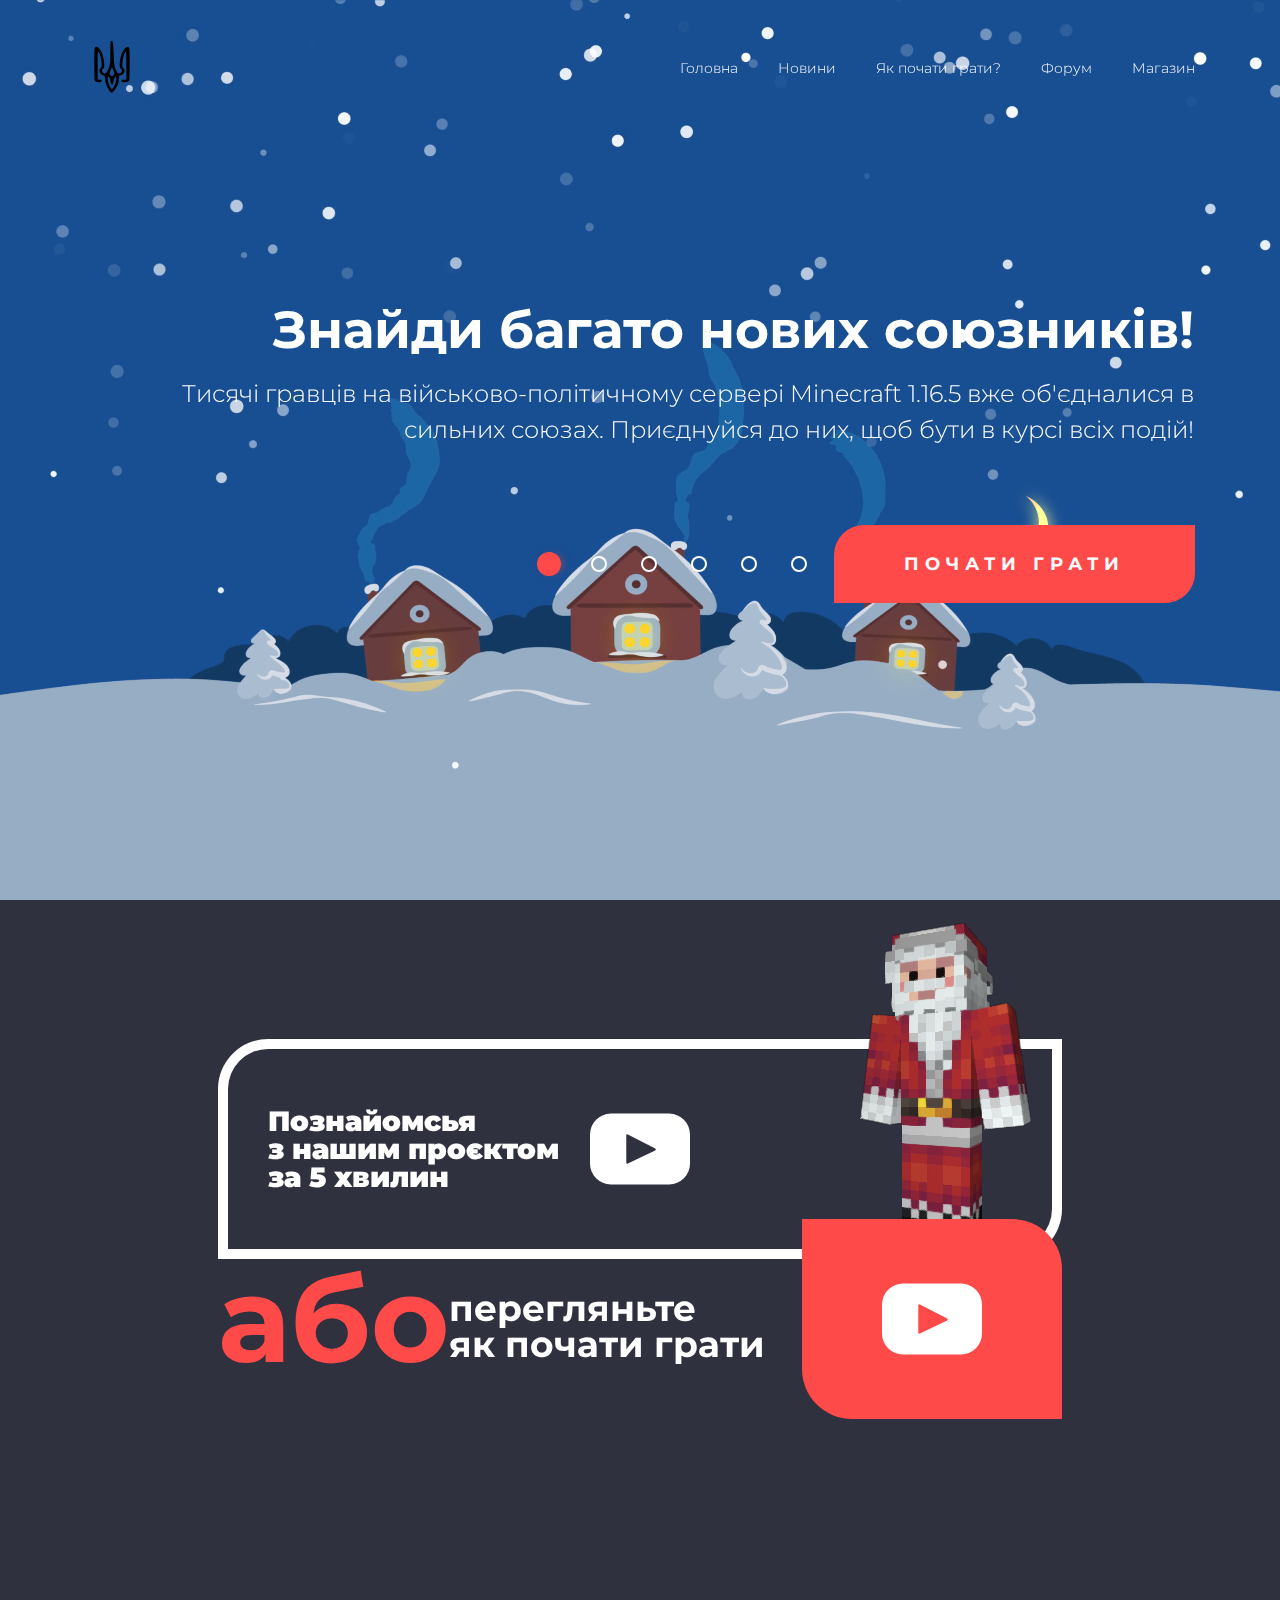
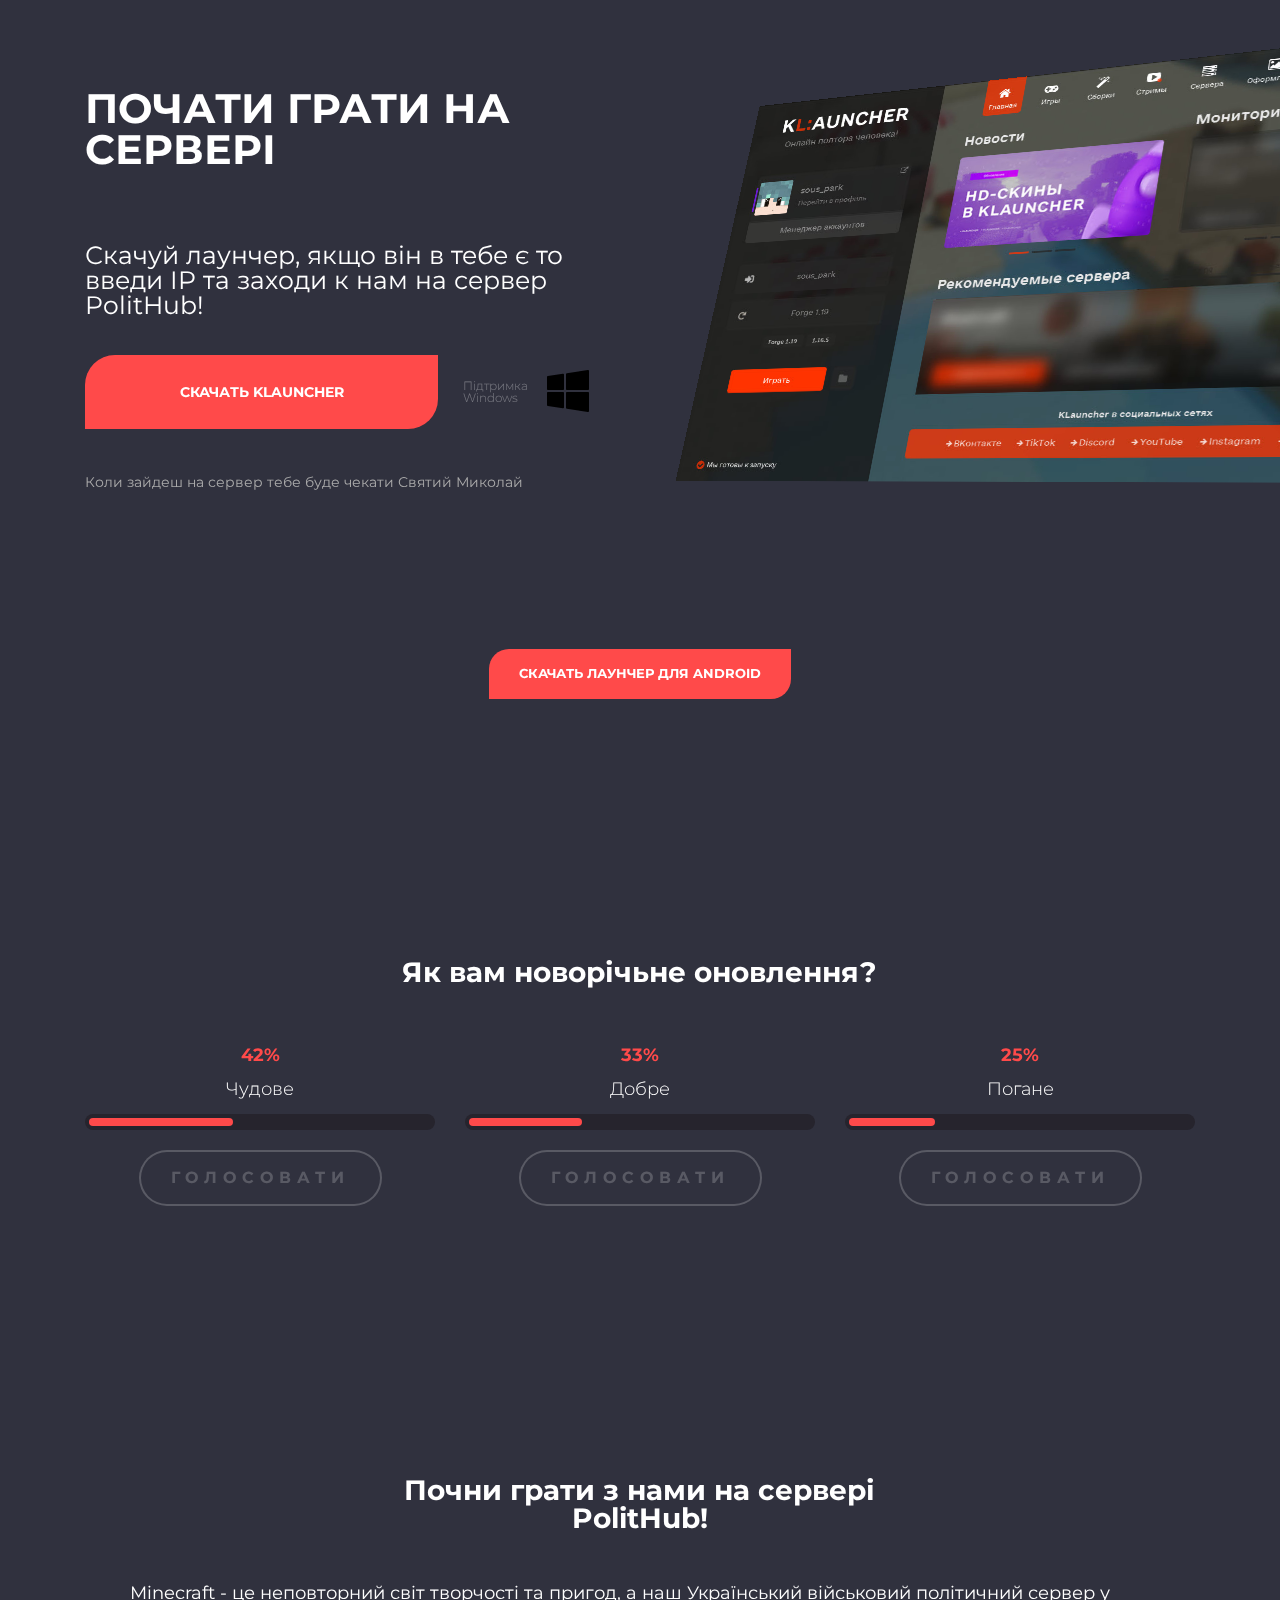
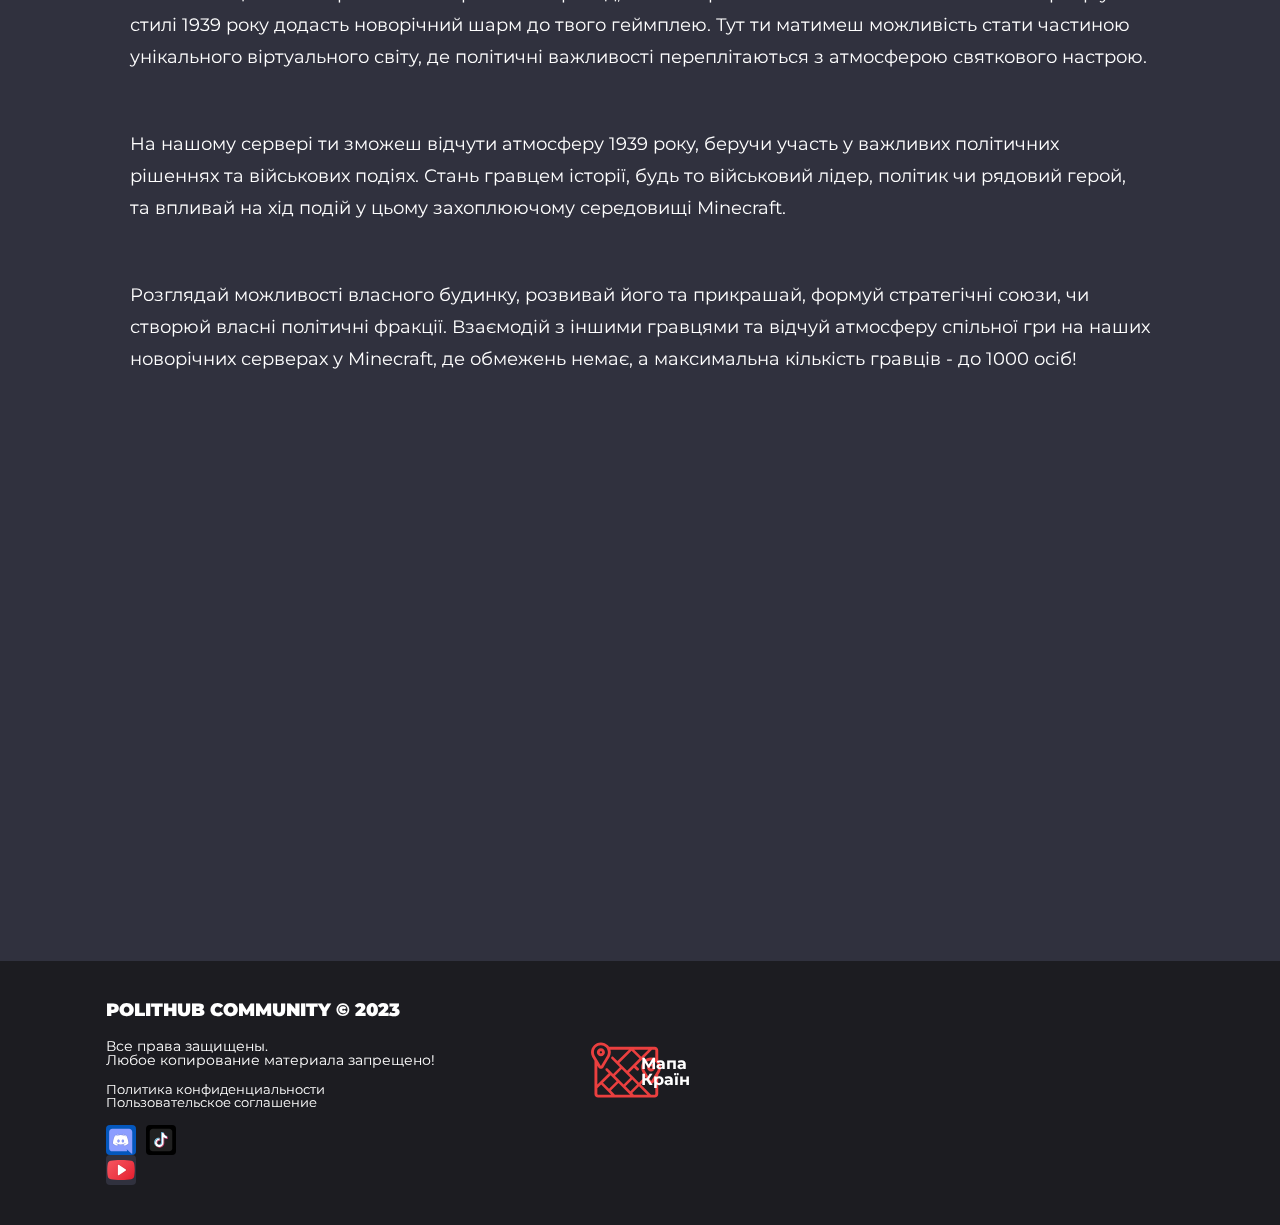
==== index.html @ 43bb0219 "Initial commit" ====
<!DOCTYPE html><html lang="ru"><head>
    <meta name="payok" content="payok_verification">
	<!-- Meta -->
	<meta charset="UTF-8">
	<meta name="viewport" content="width=device-width, initial-scale=1.0, maximum-scale=1.0, user-scalable=no">
	<meta http-equiv="X-UA-Compatible" content="IE=edge">
	<link rel="shortcut icon" href="icon.png" type="image/png">

    <!-- Title -->
    <title>Головна | PolitHub</title>
    
    <!-- Other -->
    <meta name="description" content="Скачать самп чтобы играть на серверах лучшего проекта GTA San Andreas Online - Arizona РП. Для того что бы начать в самп играть следуйте инструкциям на этой странице. Samp Role Play Arizona является самым популярным проектом. У нас можно скачивать самп для игры на сервер Arizona РП.">
	<script src="js/jquery-2.2.4.min.js"></script>

<link href="//fonts.googleapis.com/css?family=Montserrat:300,400,700&amp;subset=cyrillic" rel="stylesheet">
<link href="css/animate.css" rel="stylesheet">
<link href="css/reset.css" rel="stylesheet">
<link href="css/bootstrap.min.css" rel="stylesheet">
<link href="css/owl.carousel.min.css" rel="stylesheet">
<link href="css/style-less.css" rel="stylesheet">
<link href="css/responsive.css" rel="stylesheet">
<link href="css/jquery.fancybox.min.css" rel="stylesheet">
<script src="js/jquery.min.js"></script>
    <style>
		.help-block-error{display:none;color:red;font-size:14px;padding-top:10px}
		.has-error > .help-block{display:block}
		.map-container{position:relative;margin: 0 auto;background-image:url(images/samap_1280.jpg);background-size:contain}
		.map-icon{position:absolute;width:16px;height:16px}
		.map-setting {color: #a4a4a4;font-size: 15px}
		.map-setting:after,.map-setting:before{content: " ";display: table}
		.map-setting .list{width: 100px;text-align: right;position: relative;float: right}
		.map-setting span {display: inline-block;margin-bottom: 15px;cursor: pointer}
		.map-setting ul {display:none;list-style:none;position:absolute;width:250px;text-align:left;top:30px;right:0;background:#272727;padding:15px;z-index:100}
		.map-setting li {padding:7px 10px;cursor:default}
		.map-setting li input {float:right;cursor:pointer}
		.alert > .close,.members-list > .close{font-size:20px}

		.alert{border-radius:0;font-size:15px}
		.alert-success{color:#46e66a;background-color:transparent;border-color:#46e66a}
		.alert-danger{color:#e64646;background-color:transparent;border-color:#e64646}
		.alert-info{color:#45e4ff;background-color:transparent;border-color:#45e4ff}

		.pagination{display:flex;justify-content:center}
		.pagination > li{background:rgba(26,26,31,0.34);display:inline-block;border-radius:5px;line-height:40px;width:40px;margin:0 4px}
		.pagination > li > a {color:#51547f}	
		.pagination > li.active > a {color:#979bdc}
		.pagination > li.disabled > span {color:#30324c}
		.news-list-in-news > div .n-preview img{opacity:0.7}
		.money-items-grid > div .m-img > img{max-height:95%}

		#up-btn{position:fixed;cursor:pointer;right:30px;bottom:30px;background:#51547f;border:0;padding:10px 15px;border-radius:5px;font-size:15px;display:none;z-index:1001}
	</style>
</head>
<body>
	
	<i class="mobile-menu" data-toggle="modal" data-target="#mainmenumodal"><img src="fonts/list-menu.svg" alt></i>
	<div id="header" class>
		<div class="container">
			<div class="header">
				<div class="topline">
		<a href="/" class="logo"><img src="fonts/logo.svg" alt></a>
		<ul class="main-menu">
			<li><a href="index.html">Головна</a></li>
	<li><a href="/">Новини</a></li>
	<li><a href="/">Як почати грати?</a></li>
	<li><a href="/">Форум</a></li>
	<li><a href="/">Магазин</a></li>
	<!--<li><a href="</a></li>-->
	<!--<li><a href="/auction">Аукционы</a></li>-->
		</ul>
	</div>	
							</div>

			<div class="head-middle">
				<i class="manhead"><img src="images/head-man.png" alt></i>
				<div class="hello">
					<div class="w-60">
						<div class="owl-carousel">
							<div>
								<p class="h-title">Знайди багато нових союзників!</p>
<p>Тисячі гравців на військово-політичному сервері Minecraft 1.16.5 вже об'єдналися в сильних союзах. Приєднуйся до них, щоб бути в курсі всіх подій!</p>
</div>
<div>
    <p class="h-title">Реалізуй себе як завгодно!</p>
    <p>На нашому військово-політичному сервері все залежить від тебе. Хочеш стати багатим та мати величезні майбутні плани? Так чого ж ти вагаєшся, швидше заходь на сервер!</p>
</div>
<div>
    <p class="h-title">Унікальні можливості</p>
    <p>Наша команда розробників Minecraft ніколи не зупиняється, щоб ти почував себе комфортно в грі. Скоро ми оголосимо про запуск мобільного лаунчера, а поки що швидше заходь у гру!</p>
</div>
<div>
    <p class="h-title">Найбільший проект в Minecraft 1.16.5</p>
    <p>Життя на нашому військово-політичному сервері кипить цілодобово, отже, ти ніколи не заскучиш!</p>
</div>
<div>
    <p class="h-title">Максимальна персоналізація</p>
    <p>Лише на нашому сервері ти зможеш по-справжньому виділитися серед інших гравців. Змінюй все, що завгодно, від зовнішнього вигляду персонажа до тюнінгу свого майна!</p>
</div>
<div>
    <p class="h-title">Все під контролем</p>
    <p>Наші адміністратори - справжні фахівці, адже робота з ними ведеться практично постійно. Тому на нашому сервері дотримуються чіткі гральні правила!</p>
</div>

					</div>
					<div class="line-but">
						<a href="https://discord.gg/Ca79Cmse" class="big-but">Почати Грати</a>
					</div>
				</div>
			</div>
		</div>
		<style>
		#overlay {
			position: fixed;
			top: 0;
			left: 0;
			display: none;
			width: 100%;
			height: 100%;
			background: rgba(0, 0, 0, 0.65);
			z-index: 999;
			-webkit-animation: fade .6s;
			-moz-animation: fade .6s;
			animation: fade .6s;
			overflow: auto;
		}
		.popup {
    top: 25%;
    left: 0;
    right: 0;       
    font-size: 14px;
    margin: auto;
    width: 85%;
    min-width: 320px;
    max-width: 600px;
    position: absolute;
    padding: 15px 20px;
    border: 1px solid #383838;
    background: #000000;
    z-index: 1000;
    -webkit-border-radius: 4px;
    -moz-border-radius: 4px;
    -ms-border-radius: 4px;
    border-radius: 4px;
    font: 14px/18px 'Tahoma', Arial, sans-serif;
    -webkit-box-shadow: 0 15px 20px rgba(0,0,0,.22),0 19px 60px rgba(0,0,0,.3);
    -moz-box-shadow: 0 15px 20px rgba(0,0,0,.22),0 19px 60px rgba(0,0,0,.3);
    -ms-box-shadow: 0 15px 20px rgba(0,0,0,.22),0 19px 60px rgba(0,0,0,.3);
    box-shadow: 0 15px 20px rgba(0,0,0,.22),0 19px 60px rgba(0,0,0,.3);
    -webkit-animation: fade .6s;
    -moz-animation: fade .6s;
    animation: fade .6s;
}
.close {
    top: 10px;
    right: 10px;
    width: 32px;
    height: 32px;
    position: absolute;
    border: none;
    -webkit-border-radius: 50%;
    -moz-border-radius: 50%;
    -ms-border-radius: 50%;
    -o-border-radius: 50%;
    border-radius: 50%;
    background-color: rgba(0, 131, 119, 0.9);
    -webkit-box-shadow: 0 2px 5px 0 rgba(0, 0, 0, 0.16), 0 2px 10px 0 rgba(0, 0, 0, 0.12);
    -moz-box-shadow: 0 2px 5px 0 rgba(0, 0, 0, 0.16), 0 2px 10px 0 rgba(0, 0, 0, 0.12);
    box-shadow: 0 2px 5px 0 rgba(0, 0, 0, 0.16), 0 2px 10px 0 rgba(0, 0, 0, 0.12);
    cursor: pointer;
    outline: none;

}
.close:before {
    color: rgba(255, 255, 255, 0.9);
    content: "X";
    font-family:  Arial, Helvetica, sans-serif;
    font-size: 14px;
    font-weight: normal;
    text-decoration: none;
    text-shadow: 0 -1px rgba(0, 0, 0, 0.9);
    -webkit-transition: all 0.5s;
    -moz-transition: all 0.5s;
    transition: all 0.5s;
}
/* кнопка закрытия при наведении */
.close:hover {
    background-color: rgba(252, 20, 0, 0.8);
}	
</style>
		<!--div id="overlay">
			<div class="popup">
				<h2>Важная инфа</h2>
				<p>
				<a href="https://vk.com/arp_666">https://vk.com/arp_666</a>
				</p>
				<button class="close" title="Закрыть" onclick="document.getElementById('overlay').style.display='none';"></button>
			</div>
		</div-->
		<script type="text/javascript">
        var delay_popup = 100;
        setTimeout("document.getElementById('overlay').style.display='block'", delay_popup);
		</script>			
			 
									


		
	<video autoplay muted loop>
		<source src="merry_-_30025 (Original).mp4" type="video/mp4">   
		Your browser does not support the video tag.
	</video> 
</div>
<div id="youtube">
	<div class="container">
		<a target="_blank" href="https://www.youtube.com/@PolitHub-main" class="youtube-white-border"</a>
			<p><strong>Познайомсья<br>з нашим проєктом<br>за 5 хвилин</strong></p>
			<div class="youtube-icon"><img src="fonts/youtube.svg" alt></div>
			<div class="youtube-man"><img src="yotube.png" alt></div>
		</a>
		<div class="youtube-how">
			<p class="redlarge">або</p>
			<p>перегляньте<br>як почати грати</p>
			<a href="" data-fancybox class="large-red-but"><img src="fonts/youtube.svg" alt></a>
		</div>
	</div>
</div>
<style>
	.launcher-hts {
		min-height: 875px;
		background: url('images/arizona-bg.png') center center no-repeat;
		color: white;
		font-family: 'Montserrat';
		font-size: 14px;
		display: flex;
		align-items: center;
	}
	.launcher-hts__wrap {
		margin: 0 auto;
		display: grid;
		grid-template-columns: 4fr 2fr 530px;
		grid-template-rows: 41px 61px 140px 83px 100px 200px 200px;
		align-items: center;
		grid-column-gap: 25px;
		perspective-origin: bottom right;
		perspective: 500px;
	}
	.launcher-hts__title, .launcher-hts__subtitle {
		font-size: 50px;
		text-transform: uppercase;
		grid-column: span 2;
	}
	.launcher-hts__title {
		font-weight: 700;
		margin: 0;
		line-height: 1;
		font-size: 41px;
	}
	.launcher-hts__subtitle {
		font-weight: 400;
	}
	.launcher-hts__caption {
		font-size: 25px;
		grid-column: span 2;
	}
	.launcher-hts__link {
		border: none;
		font-weight: bold;
		background: #ff4a4a;
		border-radius: 30px 0 30px 0;
		display: inline-block;
		color: #fff;
		text-transform: uppercase;
		padding: 30px 70px;
		text-align: center;
		cursor: pointer;
		transition: all 0.2s ease;
		font-size: 14px;
		text-decoration: none;
	}
	.launcher-hts__link:hover {
	    box-shadow: 0 20px 40px rgba(255, 74, 74, 0.48);
	    text-shadow: 0 2px 20px white;
	    text-decoration: none;
	    color: white;
	}
	.launcher-hts__screenshot {
		grid-row: span 4;
		width: 140%;
		transform: rotateY(-7deg) rotateX(5deg) rotate(7deg);
	}
	.launcher-hts__available-games {
		grid-column: span 3;
	}
	.launcher-hts__available-games {
		justify-self: center;
	}

	.supported-platforms {
		display: flex;
		align-items: center;
	}
	.supported-platforms__title {
		font-weight: 300;
		font-size: 12px;
		color: rgba(255, 255, 255, .35);
	}
	.supported-platforms__list {
		list-style: none;
		margin: 0 0 0 15px;
		padding: 0;
	}
	.supported-platforms__item-icon {
		width: 20px;
		height: 20px;
		fill: #ff2840;
	}

	.available-games {
		display: flex;
		align-items: center;
		flex-direction: column;
	}

	.available-games__title {
		font-weight: 500;
		margin-bottom: 25px;
	}
	.available-games__list {
		display: flex;
		list-style: none;
		padding: 0;
		margin: 0;
	}
	.available-games__item {
		opacity: .5;
		transition: opacity .2s ease;
	}
	.available-games__item:hover {
		opacity: 1;
	}
	.available-games__item + .available-games__item {
		margin-left: 15px;
	}

	@media(max-width: 1200px) {
		.launcher-hts__wrap {
			grid-template-columns: 4fr 2fr 464px;
			grid-template-rows: 50px 50px 120px 83px 200px 200px;
			grid-column-gap: 20px;
		}
		.launcher-hts__title, .launcher-hts__subtitle {
			font-size: 40px;
		}
		.launcher-hts__link {
			padding: 25px 35px;
		}
	}

	@media(max-width: 993px) {
		.launcher-hts__wrap {
			grid-template-columns: 4fr 2fr;
		}
		.launcher-hts__available-games {
			grid-column: span 2;
		}
		.launcher-hts__screenshot {
			display: none;
		}
	}

	@media(max-width: 576px) {
		.launchet-hts__wrap {
			grid-template-rows: 32px 32px 80px 83px 200px 200px;
		}
		.launcher-hts__title, .launcher-hts__subtitle {
			font-size: 30px;
		}
		.supported-platforms {
			display: none;
		}
		.launcher-hts__link {
			grid-column: span 2;
		}
		.launcher-hts__caption {
			font-size: 20px;
		}
	}

</style>

<div class="launcher-hts" id="howtostart-container">
	<div class="launcher-hts__wrap container">
		<h1 class="launcher-hts__title">Почати грати на сервері</h1>
		<img class="launcher-hts__screenshot" src="launcher-arizona.png" alt>
		<div class="launcher-hts__subtitle"></div>
		<div class="launcher-hts__caption">Скачуй лаунчер, якщо він в тебе є то введи IP та заходи к нам на сервер PolitHub!</div>
		<a class="launcher-hts__link" href="KLSetup.exe">Скачать Klauncher</a>
		<div class="launcher-hts__platforms supported-platforms">
			<div class="supported-platforms__title">Підтримка<br>Windows</div>
			<ul class="supported-platforms__list">
				<li class="supported-platforms__item">
				<svg xmlns="http://www.w3.org/2000/svg"  viewBox="0 0 50 50" width="50px" height="50px"><path d="M19.852 7.761l-15 2.25C4.362 10.085 4 10.505 4 11v12c0 .553.448 1 1 1h15c.552 0 1-.447 1-1V8.75c0-.291-.127-.567-.348-.758C20.432 7.803 20.139 7.721 19.852 7.761zM45.652 4.242c-.22-.189-.512-.271-.801-.231l-21 3.15C23.362 7.235 23 7.655 23 8.15V23c0 .553.448 1 1 1h21c.552 0 1-.447 1-1V5C46 4.709 45.873 4.433 45.652 4.242zM20 26H5c-.552 0-1 .447-1 1v12c0 .495.362.915.852.989l15 2.25c.05.007.099.011.148.011.238 0 .47-.085.652-.242C20.873 41.817 21 41.541 21 41.25V27C21 26.447 20.552 26 20 26zM45 26H24c-.552 0-1 .447-1 1v14.85c0 .495.362.915.852.989l21 3.15C44.901 45.996 44.951 46 45 46c.238 0 .47-.085.652-.242C45.873 45.567 46 45.291 46 45V27C46 26.447 45.552 26 45 26z"/>
				</svg>
				</li>
			</ul>
		</div>
		<div style="grid-column: span 2">
			<p style="color: #ababab; line-height: 1.3; margin-top: 15px">Коли зайдеш на сервер тебе буде чекати Святий Миколай<!DOCTYPE html>
			<html lang="en">
			<head>
				<meta charset="UTF-8">
				<meta name="viewport" content="width=device-width, initial-scale=1.0">
				<title>Document</title>
			</head>
			<body>
				
			</body>
			</html></p>
		</div>
		<div style="grid-column: span 3; text-align: center; font-size: 19px; line-height: 1.5; color: #cecece">
			
			<br><br>
			<a class="launcher-hts__link" style="margin-top: 25px; padding: 15px 30px; font-size: 13px; border-radius: 20px 0 20px 0" href="https://play.google.com/store/apps/details?id=net.kdt.pojavlaunch&hl=en_US&pli=1">Скачать лаунчер для Android</a>
		</div>
	</div>
</div>


<script>
	let posX = null, posY = null;
	let distanceX = 0, distanceY = 0;
	const screenshot = document.getElementsByClassName('launcher-hts__screenshot')[0];
	const rotateX = 5, rotateY = -7, rotate = 7;
	let degX = 0, degY = 0;
	document.addEventListener('mousemove', (event) => {
		// first event, start pos
		if(posX === null && posY === null) {
			posX = event.clientX;
			posY = event.clientY;
		}

		distanceX = event.clientX - posX;
		distanceY = event.clientY - posY;

		degX = rotateX + (distanceY * 0.01);
		degY = rotateY + (distanceX * 0.01);

		screenshot.style.transform = `rotateX(${degX}deg) rotateY(${degY}deg) rotate(${rotate}deg)`

	});
</script>
<div id="question">
	<div class="container">
		
		<p class="b-title small">Як вам новорічьне оновлення?</p>
		<div class="asks">
        				
							<div>
										<p><strong>42%</strong></p>
					<p>Чудове</p>
					<div class="progress-bar-bar">
					<div class="value" style="width:42%"></div>
					</div>
					<a href class="primary-but opacity-hover">Голосовати</a>
				</div>
							<div>
										<p><strong>33%</strong></p>
					<p>Добре</p>
					<div class="progress-bar-bar">
					<div class="value" style="width:33%"></div>
					</div>
					<a href class="primary-but opacity-hover">Голосовати</a>
				</div>
							<div>
										<p><strong>25%</strong></p>
					<p>Погане</p>
					<div class="progress-bar-bar">
					<div class="value" style="width:25%"></div>
					</div>
					<a href class="primary-but opacity-hover">Голосовати</a>
				</div>
		
               		</div>
	</div>
</div>
<div id="bottom">
	<div class="container">
		<h2 class="b-title small">Почни грати з нами на сервері <br>PolitHub!</h2>
		<style>
			.info-text {
				grid-template-columns: 1fr;
				grid-row-gap: 55px;
				margin-top: 45px
			}
			.info-text > p {
				max-height: 130px;
				padding: 0 45px;
				margin: 0;
				line-height: 32px;
				font-size: 18px
			}
		</style>
		<div class="info-text">
			<p data-simplebar>
				Minecraft - це неповторний світ творчості та пригод, а наш Український військовий політичний сервер у стилі 1939 року додасть новорічний шарм до твого геймплею. Тут ти матимеш можливість стати частиною унікального віртуального світу, де політичні важливості переплітаються з атмосферою святкового настрою.
			</p>
			<p data-simplebar>
				На нашому сервері ти зможеш відчути атмосферу 1939 року, беручи участь у важливих політичних рішеннях та військових подіях. Стань гравцем історії, будь то військовий лідер, політик чи рядовий герой, та впливай на хід подій у цьому захоплюючому середовищі Minecraft.
			</p>
			<p data-simplebar>
				Розглядай можливості власного будинку, розвивай його та прикрашай, формуй стратегічні союзи, чи створюй власні політичні фракції. Взаємодій з іншими гравцями та відчуй атмосферу спільної гри на наших новорічних серверах у Minecraft, де обмежень немає, а максимальна кількість гравців - до 1000 осіб!
			</p>			
		</div>
	</div>
</div>

<div class="modal fade" id="view-5min" tabindex="-1" role="dialog" aria-labelledby="view-5min-label" aria-hidden="true">
	<div class="modal-dialog modal-lg modal-dialog-centered" role="document">
		<div class="modal-content">
			<iframe width="800" height="450" src="" frameborder="0" allow="autoplay; encrypted-media" allowfullscreen></iframe>
		</div>
	</div>
</div>	
<div id="footer">
		<div class="container">
			<div class="footer-cube">
				<div>
					<p class="copyright"><strong>POLITHUB COMMUNITY © 2023</strong></p>
					<p style="font-size: 14px">Все права защищены.<br>Любое копирование материала запрещено!</p>
					<p style="font-size: 13px">
						<a style="color: white" href="">Политика конфиденциальности</a>
						<br>
						<a style="color: white" href="">Пользовательское соглашение</a>
						<br>
					</p>
					<div style="display: grid; grid-template-columns: repeat(2, 30px); grid-column-gap: 10px">
						<style>.share-link { width: 30px; height: 30px; border-radius: 4px; display: flex; justify-content: center; align-items: center }</style>
						<a target="_blank" class="share-link" style="background-color: #0457bd" href="https://discord.gg/K9fdAHPP">
							<svg xmlns="http://www.w3.org/2000/svg"  viewBox="0 0 48 48" width="48px" height="48px"><path fill="#8c9eff" d="M42,45.478c0,0.416-0.479,0.65-0.807,0.395L33,38.999l0.781,2.343 C33.889,41.666,33.648,42,33.306,42H10c-2.761,0-5-2.239-5-5V11c0-2.761,2.239-5,5-5h27c2.761,0,5,2.239,5,5V45.478z"/><path fill="#fff" d="M32.627,17.295c-0.027-0.041-0.05-0.066-0.089-0.095c-0.383-0.282-2.803-1.99-5.627-2.2l-0.27,0.55 c2.78,0.67,4.05,1.64,5.38,2.83C29.73,17.21,27.46,16,23.5,16s-6.23,1.21-8.52,2.38c1.33-1.19,2.85-2.27,5.38-2.83L20.09,15 c-2.957,0.284-5.261,1.926-5.629,2.201c-0.038,0.029-0.061,0.053-0.087,0.093c-0.333,0.509-2.866,4.607-3.362,12.145 c-0.007,0.113,0.032,0.232,0.109,0.316c2.555,2.804,6.16,3.185,7.06,3.237c0.134,0.008,0.256-0.053,0.336-0.161l0.794-1.061 c-1.57-0.54-3.36-1.51-4.9-3.27c1.84,1.38,4.61,2.5,9.09,2.5s7.25-1.12,9.09-2.5c-1.54,1.76-3.33,2.73-4.9,3.27l0.794,1.061 c0.08,0.107,0.202,0.168,0.336,0.161c0.9-0.052,4.505-0.434,7.06-3.237c0.076-0.084,0.116-0.203,0.109-0.316 C35.493,21.907,32.962,17.808,32.627,17.295z M20,28c-1.1,0-2-1.12-2-2.5s0.9-2.5,2-2.5s2,1.12,2,2.5S21.1,28,20,28z M27,28 c-1.1,0-2-1.12-2-2.5s0.9-2.5,2-2.5s2,1.12,2,2.5S28.1,28,27,28z"/><path d="M26.91,15c2.824,0.211,5.244,1.918,5.627,2.2c0.039,0.029,0.063,0.054,0.089,0.095 c0.335,0.513,2.866,4.612,3.362,12.144c0.007,0.113-0.032,0.232-0.109,0.316c-2.555,2.804-6.16,3.185-7.06,3.237 c-0.008,0-0.015,0.001-0.023,0.001c-0.125,0-0.238-0.06-0.313-0.161L27.69,31.77c1.57-0.54,3.36-1.51,4.9-3.27 c-1.84,1.38-4.61,2.5-9.09,2.5s-7.25-1.12-9.09-2.5c1.54,1.76,3.33,2.73,4.9,3.27l-0.794,1.061 c-0.076,0.101-0.189,0.161-0.313,0.161c-0.008,0-0.015,0-0.023-0.001c-0.9-0.052-4.505-0.434-7.06-3.237 c-0.076-0.084-0.116-0.203-0.109-0.316c0.496-7.538,3.03-11.636,3.362-12.145c0.026-0.04,0.049-0.064,0.087-0.093 c0.368-0.275,2.671-1.917,5.629-2.201l0.27,0.55c-2.53,0.56-4.05,1.64-5.38,2.83C17.27,17.21,19.54,16,23.5,16s6.23,1.21,8.52,2.38 c-1.33-1.19-2.6-2.16-5.38-2.83L26.91,15 M27,28c1.1,0,2-1.12,2-2.5c0-1.38-0.9-2.5-2-2.5s-2,1.12-2,2.5C25,26.88,25.9,28,27,28 M20,28c1.1,0,2-1.12,2-2.5c0-1.38-0.9-2.5-2-2.5s-2,1.12-2,2.5C18,26.88,18.9,28,20,28 M20.386,14.469l-0.344,0.033 c-3.066,0.294-5.436,1.966-5.88,2.298c-0.085,0.063-0.148,0.131-0.206,0.22c-0.299,0.457-2.936,4.691-3.443,12.386 c-0.017,0.251,0.07,0.501,0.238,0.685c2.653,2.912,6.335,3.338,7.401,3.4l0.014,0.001l0.037,0.001c0.282,0,0.542-0.132,0.714-0.362 l0.794-1.061l0.411-0.549l-0.649-0.223c-0.285-0.098-0.563-0.206-0.835-0.323c1.445,0.352,3.06,0.526,4.863,0.526 s3.418-0.174,4.863-0.526c-0.272,0.118-0.55,0.225-0.835,0.323l-0.649,0.223l0.411,0.549l0.794,1.061 c0.172,0.23,0.432,0.362,0.714,0.362h0.014l0.037-0.001c1.065-0.061,4.748-0.488,7.401-3.4c0.168-0.184,0.255-0.434,0.238-0.685 c-0.506-7.692-3.143-11.927-3.442-12.384c-0.059-0.09-0.124-0.159-0.211-0.223c-0.468-0.345-2.951-2.077-5.887-2.297l-0.337-0.025 l-0.149,0.303l-0.27,0.55l-0.17,0.347C25.256,15.564,24.422,15.5,23.5,15.5s-1.756,0.064-2.521,0.177l-0.17-0.347l-0.27-0.55 L20.386,14.469L20.386,14.469z M27,27.5c-0.813,0-1.5-0.916-1.5-2s0.687-2,1.5-2s1.5,0.916,1.5,2S27.813,27.5,27,27.5L27,27.5z M20,27.5c-0.813,0-1.5-0.916-1.5-2s0.687-2,1.5-2s1.5,0.916,1.5,2S20.813,27.5,20,27.5L20,27.5z" opacity=".07"/><path d="M26.91,15c2.824,0.211,5.244,1.918,5.627,2.2c0.039,0.029,0.063,0.054,0.089,0.095 c0.335,0.513,2.866,4.612,3.362,12.144c0.007,0.113-0.032,0.232-0.109,0.316c-2.555,2.804-6.16,3.185-7.06,3.237 c-0.008,0-0.015,0.001-0.023,0.001c-0.125,0-0.238-0.06-0.313-0.161L27.69,31.77c1.57-0.54,3.36-1.51,4.9-3.27 c-1.84,1.38-4.61,2.5-9.09,2.5s-7.25-1.12-9.09-2.5c1.54,1.76,3.33,2.73,4.9,3.27l-0.794,1.061 c-0.076,0.101-0.189,0.161-0.313,0.161c-0.008,0-0.015,0-0.023-0.001c-0.9-0.052-4.505-0.434-7.06-3.237 c-0.076-0.084-0.116-0.203-0.109-0.316c0.496-7.538,3.03-11.636,3.362-12.145c0.026-0.04,0.049-0.064,0.087-0.093 c0.368-0.275,2.671-1.917,5.629-2.201l0.27,0.55c-2.53,0.56-4.05,1.64-5.38,2.83C17.27,17.21,19.54,16,23.5,16s6.23,1.21,8.52,2.38 c-1.33-1.19-2.6-2.16-5.38-2.83L26.91,15 M27,28c1.1,0,2-1.12,2-2.5c0-1.38-0.9-2.5-2-2.5s-2,1.12-2,2.5C25,26.88,25.9,28,27,28 M20,28c1.1,0,2-1.12,2-2.5c0-1.38-0.9-2.5-2-2.5s-2,1.12-2,2.5C18,26.88,18.9,28,20,28 M20.683,13.938l-0.688,0.066 c-3.199,0.307-5.669,2.049-6.132,2.396c-0.132,0.099-0.235,0.209-0.325,0.347c-0.5,0.765-3.019,4.966-3.523,12.627 c-0.025,0.386,0.108,0.771,0.367,1.055c2.78,3.051,6.628,3.498,7.742,3.562l0.029,0.002l0.051,0.001 c0.441,0,0.847-0.205,1.114-0.562l0.794-1.061l0.408-0.545C21.453,31.942,22.446,32,23.5,32s2.047-0.058,2.981-0.176l0.408,0.545 l0.794,1.061c0.267,0.357,0.673,0.562,1.114,0.562h0.029l0.052-0.002c1.113-0.064,4.961-0.511,7.741-3.562 c0.259-0.284,0.393-0.669,0.367-1.055c-0.504-7.657-3.023-11.86-3.522-12.625c-0.092-0.141-0.198-0.253-0.333-0.352 c-0.487-0.359-3.073-2.163-6.146-2.393l-0.674-0.05l-0.298,0.607l-0.27,0.55l-0.011,0.022C25.045,15.047,24.306,15,23.5,15 s-1.545,0.047-2.231,0.132l-0.011-0.022l-0.27-0.55L20.683,13.938L20.683,13.938z M27,27c-0.473,0-1-0.616-1-1.5s0.527-1.5,1-1.5 s1,0.616,1,1.5S27.473,27,27,27L27,27z M20,27c-0.473,0-1-0.616-1-1.5s0.527-1.5,1-1.5s1,0.616,1,1.5S20.473,27,20,27L20,27z" opacity=".05"/></svg>
						</a>
						<a target="_blank" class="share-link" style="background-color: #000000" href="https://www.tiktok.com/@polit.hub">
                            <svg xmlns="http://www.w3.org/2000/svg"  viewBox="0 0 48 48" width="48px" height="48px" clip-rule="evenodd"><path fill="#212121" fill-rule="evenodd" d="M10.904,6h26.191C39.804,6,42,8.196,42,10.904v26.191 C42,39.804,39.804,42,37.096,42H10.904C8.196,42,6,39.804,6,37.096V10.904C6,8.196,8.196,6,10.904,6z" clip-rule="evenodd"/><path fill="#ec407a" fill-rule="evenodd" d="M29.208,20.607c1.576,1.126,3.507,1.788,5.592,1.788v-4.011 c-0.395,0-0.788-0.041-1.174-0.123v3.157c-2.085,0-4.015-0.663-5.592-1.788v8.184c0,4.094-3.321,7.413-7.417,7.413 c-1.528,0-2.949-0.462-4.129-1.254c1.347,1.376,3.225,2.23,5.303,2.23c4.096,0,7.417-3.319,7.417-7.413L29.208,20.607L29.208,20.607 z M30.657,16.561c-0.805-0.879-1.334-2.016-1.449-3.273v-0.516h-1.113C28.375,14.369,29.331,15.734,30.657,16.561L30.657,16.561z M19.079,30.832c-0.45-0.59-0.693-1.311-0.692-2.053c0-1.873,1.519-3.391,3.393-3.391c0.349,0,0.696,0.053,1.029,0.159v-4.1 c-0.389-0.053-0.781-0.076-1.174-0.068v3.191c-0.333-0.106-0.68-0.159-1.03-0.159c-1.874,0-3.393,1.518-3.393,3.391 C17.213,29.127,17.972,30.274,19.079,30.832z" clip-rule="evenodd"/><path fill="#fff" fill-rule="evenodd" d="M28.034,19.63c1.576,1.126,3.507,1.788,5.592,1.788v-3.157 c-1.164-0.248-2.194-0.856-2.969-1.701c-1.326-0.827-2.281-2.191-2.561-3.788h-2.923v16.018c-0.007,1.867-1.523,3.379-3.393,3.379 c-1.102,0-2.081-0.525-2.701-1.338c-1.107-0.558-1.866-1.705-1.866-3.029c0-1.873,1.519-3.391,3.393-3.391 c0.359,0,0.705,0.056,1.03,0.159V21.38c-4.024,0.083-7.26,3.369-7.26,7.411c0,2.018,0.806,3.847,2.114,5.183 c1.18,0.792,2.601,1.254,4.129,1.254c4.096,0,7.417-3.319,7.417-7.413L28.034,19.63L28.034,19.63z" clip-rule="evenodd"/><path fill="#81d4fa" fill-rule="evenodd" d="M33.626,18.262v-0.854c-1.05,0.002-2.078-0.292-2.969-0.848 C31.445,17.423,32.483,18.018,33.626,18.262z M28.095,12.772c-0.027-0.153-0.047-0.306-0.061-0.461v-0.516h-4.036v16.019 c-0.006,1.867-1.523,3.379-3.393,3.379c-0.549,0-1.067-0.13-1.526-0.362c0.62,0.813,1.599,1.338,2.701,1.338 c1.87,0,3.386-1.512,3.393-3.379V12.772H28.095z M21.635,21.38v-0.909c-0.337-0.046-0.677-0.069-1.018-0.069 c-4.097,0-7.417,3.319-7.417,7.413c0,2.567,1.305,4.829,3.288,6.159c-1.308-1.336-2.114-3.165-2.114-5.183 C14.374,24.749,17.611,21.463,21.635,21.38z" clip-rule="evenodd"/></svg>						
						</a>
						<a target="_blank" class="share-link" style="background-color: #30313e" href="">
							<svg xmlns="http://www.w3.org/2000/svg"  viewBox="0 0 48 48" width="48px" height="48px"><linearGradient id="PgB_UHa29h0TpFV_moJI9a" x1="9.816" x2="41.246" y1="9.871" y2="41.301" gradientUnits="userSpaceOnUse"><stop offset="0" stop-color="#f44f5a"/><stop offset=".443" stop-color="#ee3d4a"/><stop offset="1" stop-color="#e52030"/></linearGradient><path fill="url(#PgB_UHa29h0TpFV_moJI9a)" d="M45.012,34.56c-0.439,2.24-2.304,3.947-4.608,4.267C36.783,39.36,30.748,40,23.945,40	c-6.693,0-12.728-0.64-16.459-1.173c-2.304-0.32-4.17-2.027-4.608-4.267C2.439,32.107,2,28.48,2,24s0.439-8.107,0.878-10.56	c0.439-2.24,2.304-3.947,4.608-4.267C11.107,8.64,17.142,8,23.945,8s12.728,0.64,16.459,1.173c2.304,0.32,4.17,2.027,4.608,4.267	C45.451,15.893,46,19.52,46,24C45.89,28.48,45.451,32.107,45.012,34.56z"/><path d="M32.352,22.44l-11.436-7.624c-0.577-0.385-1.314-0.421-1.925-0.093C18.38,15.05,18,15.683,18,16.376	v15.248c0,0.693,0.38,1.327,0.991,1.654c0.278,0.149,0.581,0.222,0.884,0.222c0.364,0,0.726-0.106,1.04-0.315l11.436-7.624	c0.523-0.349,0.835-0.932,0.835-1.56C33.187,23.372,32.874,22.789,32.352,22.44z" opacity=".05"/><path d="M20.681,15.237l10.79,7.194c0.689,0.495,1.153,0.938,1.153,1.513c0,0.575-0.224,0.976-0.715,1.334	c-0.371,0.27-11.045,7.364-11.045,7.364c-0.901,0.604-2.364,0.476-2.364-1.499V16.744C18.5,14.739,20.084,14.839,20.681,15.237z" opacity=".07"/><path fill="#fff" d="M19,31.568V16.433c0-0.743,0.828-1.187,1.447-0.774l11.352,7.568c0.553,0.368,0.553,1.18,0,1.549	l-11.352,7.568C19.828,32.755,19,32.312,19,31.568z"/></svg>					
						</a>
					</div>
				</div>
				<div style="display: flex; flex-direction: column; align-items: center">
					<a href="https://map.polithub.online/?worldname=world&mapname=flat&zoom=5&x=-180&y=64&z=-2561" class="map-go">
						<p>Мапа<br>Країн</p>
					</a>
					<a href="/" style="margin-top: 25px">
						<img src="" alt>
					</a>
				</div>
				<div>
				</div>
			</div>
		</div>
	</div>
	<div class="modal fade" id="mainmenumodal" tabindex="-1" role="dialog" aria-labelledby="mainmenumodallabel" aria-hidden="true">
		<div class="modal-dialog modal-dialog-centered" role="document">
			<div class="modal-content">
				<button type="button" class="close" data-dismiss="modal" aria-label="Close"><span aria-hidden="true">×</span></button>
				<ul class="main-menu modalk">
					<li><a href="/">Главная</a></li>
<li><a href="/news">Новости</a></li>
<li><a href="/howtostart">Как начать игру?</a></li>
<li><a href="//forum.rp-arena.ru">Форум</a></li>
<li><a href="/donate">Магазин</a></li>
<li><a href="/auction">Аукционы</a></li>
				</ul>
			</div>
		</div>
	</div>

	<button id="up-btn">Вверх</button>

	<script data-cfasync="false" src="js/email-decode.min.js"></script><script>
		var btnUp = document.getElementById('up-btn');
		window.onscroll = function() {
			var offset = window.pageYOffset;
			if(offset > window.innerHeight) {
				btnUp.style.display = 'inline';
			}
			else {
				btnUp.style.display = 'none';
			}
		}
		btnUp.onclick = function() {
			jQuery('html').animate({scrollTop:0},100);
		}
	</script>
    <script async src="https://usocial.pro/usocial/usocial.js?v=6.1.4" data-script="usocial" charset="utf-8"></script>
	<script async="async" src="https://userapi.com/js/api/openapi.js?20" onload="VK.Widgets.Group(" vk_official", {mode: 1, width: 250, color1: 303038, color2: -1}, 119585831);">

</script>

<script src="js/bootstrap.bundle.min.js"></script>
<script src="js/owl.carousel.min.js"></script>
<script src="js/jquery.fancybox.min.js"></script>
<script src="js/script.js"></script>
<script src="script.js"></script>


<script>if(location.hash == '#howtostart') {jQuery('html').animate({scrollTop:jQuery('#howtostart-container').offset().top},3);}</script>
</body></html>
---- css/style-less.css ----
/* Generated by less 2.5.1 */
body {
  background: #30313e;
  font-family: 'Montserrat', sans-serif;
  font-size: 18px;
  color: #fff;
  font-weight: 400;
  line-height: 1;
  background-image: url(arizona-bg.jpg);
  background-size: cover;
}
video {
  position: fixed;
  top: 0;
  left: 0;
  width: 100%;
  height: 100%;
  object-fit: cover; /* Забезпечує, щоб відео залишалося в області видимості */
  z-index: -1; /* Поміщає відео за текстові елементи */
}
* {
  outline: 0 !important;
}
.anim {
  transition: all 0.2s easy-in-out;
  -webkit-transition: all 0.2s ease-in-out;
  -moz-transition: all 0.2s ease-in-out;
}
#header {
  background: url(../images/bg-head.jpg) top center no-repeat;
  min-height: 1910px;
}
#header.login {
  background: url(../images/bg-login.jpg) no-repeat center center fixed;
  -webkit-background-size: cover;
  -moz-background-size: cover;
  -o-background-size: cover;
  min-height: inherit;
  background-size: cover;
}
a.logo img {
  height: 54px;
}
.header .topline {
  padding-top: 40px;
  display: flex;
  justify-content: space-between;
  align-items: center;
  position: relative;
  z-index: 100;
}
.header .topline + .b-title {
  margin-top: 50px;
  margin-bottom: 30px;
}
.header .topline ul.main-menu {
  display: flex;
  justify-content: space-between;
  margin: 0;
}
.header .topline ul.main-menu li {
  margin-left: 40px;
}
.header .topline ul.main-menu li:first-child {
  margin: 0;
}
.header .topline ul.main-menu li a {
  font-size: 14px;
  color: #fff;
  font-weight: 300;
  transition: all 0.2s easy-in-out;
  -webkit-transition: all 0.2s ease-in-out;
  -moz-transition: all 0.2s ease-in-out;
}
.header .topline ul.main-menu li a:hover {
  text-decoration: none;
  box-shadow: 0 2px 0 0 #ff4a4a;
}
.main-menu.modalk {
  display: grid;
  grid-template-columns: 1fr;
  grid-template-rows: auto;
  grid-gap: 20px;
  text-align: center;
  padding: 70px 0;
  margin: 0;
}
.main-menu.modalk li a {
  padding: 10px;
  color: #fff;
  display: block;
}
.modal-content {
  background: #30313e;
  border: 0;
  box-shadow: 0;
  border-radius: 50px 0 50px 0;
}
.close {
  display: inline-block;
  position: absolute;
  right: 20px;
  font-size: 60px;
  text-shadow: none;
  color: #ff4a4a;
}
.primary-but {
  border: 0;
  box-shadow: inset 0 0 0 2px #fff;
  display: inline-block;
  color: #fff;
  font-size: 16px;
  font-weight: bold;
  letter-spacing: 6px;
  padding: 20px 32px;
  border-radius: 300px;
  text-transform: uppercase;
  background: transparent;
  transition: all 0.2s easy-in-out;
  -webkit-transition: all 0.2s ease-in-out;
  -moz-transition: all 0.2s ease-in-out;
}
.primary-but:hover {
  box-shadow: inset 0 0 0 6px #fff;
  text-decoration: none;
  color: #fff;
}
.primary-but.opacity-hover {
  opacity: .2;
}
.primary-but.opacity-hover:hover {
  opacity: 1;
}
.launcher-hts__link {
    border: none;
    font-weight: bold;
    background: #ff4a4a;
    border-radius: 30px 0 30px 0;
    display: inline-block;
    color: #fff;
    text-transform: uppercase;
    padding: 30px 70px;
    text-align: center;
    cursor: pointer;
    transition: all 0.2s ease;
    font-size: 14px;
    text-decoration: none;
}
.launcher-hts__subtitle {
    font-weight: 400;
}
.launcher-hts__title {
    font-weight: 700;
    margin: 0;
    line-height: 1;
    font-size: 41px;
}
.launcher-hts__title, .launcher-hts__subtitle {
    font-size: 50px;
    text-transform: uppercase;
    grid-column: span 2;
}
.launcher-hts__link:hover {
  box-shadow: inset 0 0 0 6px #fff;
  text-decoration: none;
  color: #fff;
}
.launcher-hts__link.opacity-hover {
  opacity: .2;
}
.launcher-hts__link.opacity-hover:hover {
  opacity: 1;
}

.head-middle {
  height: 640px;
  display: flex;
  justify-content: flex-end;
  align-items: center;
  position: relative;
}
.head-middle.how {
  justify-content: flex-start;
}
.head-middle .manhead {
  position: absolute;
  left: 0;
  top: 0;
  z-index: 10;
}
.head-middle .hello {
  margin-top: 60px;
  position: relative;
  z-index: 20;
  text-align: right;
  display: block;
  width: 100%;
  /*.w-60 {
				width: 60%;
				margin-left: 40%;
			}*/
}
.head-middle .hello .h-title {
  font-size: 52px;
  font-weight: bold;
  color: #fff;
  margin-bottom: 20px;
}
.head-middle .hello .h-title + p {
  font-size: 24px;
  color: #fff;
  font-weight: 300;
  line-height: 36px;
  margin-bottom: 40px;
}
.text-page-wrap {
  justify-content: flex-start;
  text-align: left;
  position: relative;
  z-index: 20;
}
.text-page-wrap .b-title {
  text-align: left;
  width: 100%;
  margin: 0 0 20px;
}
.text-page-wrap .b-title + .now-online {
  text-align: left;
  margin: 0;
  line-height: 1.4;
}
.manheadhow {
  position: absolute;
  right: 0;
  top: 0;
  z-index: 10;
}
.visa-but {
  border: 0;
  font-weight: bold;
  box-shadow: 0;
  background: #fff;
  border-radius: 30px 0 30px 0;
  letter-spacing: 6px;
  display: inline-block;
  color: #000;
  text-transform: uppercase;
  padding: 30px 70px;
  text-align: center;
  cursor: pointer;
  transition: all 0.2s easy-in-out;
  -webkit-transition: all 0.2s ease-in-out;
  -moz-transition: all 0.2s ease-in-out;
}
.visa-but:hover {
  box-shadow: 0 20px 40px rgb(255 255 255 / 48%);
  text-decoration: none;
  color: #000;
  text-shadow: 0 2px 20px white;
}
.qiwi-but {
  border: 0;
  font-weight: bold;
  box-shadow: 0;
  background: #ffff00;
  border-radius: 30px 0 30px 0;
  letter-spacing: 6px;
  display: inline-block;
  color: #000;
  text-transform: uppercase;
  padding: 30px 70px;
  text-align: center;
  cursor: pointer;
  transition: all 0.2s easy-in-out;
  -webkit-transition: all 0.2s ease-in-out;
  -moz-transition: all 0.2s ease-in-out;
}
.qiwi-but:hover {
  box-shadow: 0 20px 40px rgb(240 255 4 / 48%);
  text-decoration: none;
  color: #000;
  text-shadow: 0 2px 20px white;
}
.big-but {
  border: 0;
  font-weight: bold;
  box-shadow: 0;
  background: #ff4a4a;
  border-radius: 30px 0 30px 0;
  letter-spacing: 6px;
  display: inline-block;
  color: #fff;
  text-transform: uppercase;
  padding: 30px 70px;
  text-align: center;
  cursor: pointer;
  transition: all 0.2s easy-in-out;
  -webkit-transition: all 0.2s ease-in-out;
  -moz-transition: all 0.2s ease-in-out;

}
.big-but:hover {
  box-shadow: 0 20px 40px rgba(255, 74, 74, 0.48);
  text-decoration: none;
  color: #fff;
  text-shadow: 0 2px 20px white;
}
.owl-stage {
  display: flex;
  align-items: center;
}
.owl-dots {
  display: inline-block;
  position: relative;
  right: 35%;
  bottom: -50px;
}
.owl-dots .owl-dot {
  display: inline-block;
  width: 16px;
  height: 16px;
  background: transparent;
  box-shadow: inset 0 0 0 2px #fff;
  border-radius: 50%;
  margin-left: 34px;
  transition: all 0.2s easy-in-out;
  -webkit-transition: all 0.2s ease-in-out;
  -moz-transition: all 0.2s ease-in-out;
}
.owl-dots .owl-dot:first-child {
  margin: 0;
}
.owl-dots .owl-dot.active {
  background: #ff4a4a;
  box-shadow: inset 0 0 0 2px #ff4a4a, 0 0 0 4px #ff4a4a, 4px 0 10px rgba(246, 81, 63, 0.6);
}
.b-title {
  font-size: 52px;
  font-weight: bold;
  display: block;
  width: 84%;
  margin: 0 auto;
  margin-bottom: 20px;
  line-height: 1;
  text-align: center;
}
.b-title + .now-online {
  font-size: 24px;
  font-weight: 300;
  color: #fff;
  text-align: center;
}
.b-title + .now-online strong {
  font-weight: bold;
  color: #ff4a4a;
}
.b-title.small {
  font-size: 28px;
}
.monitoring {
  position: relative;
  z-index: 20;
  padding-top: 300px;
  .servers {
    padding-top: 40px;
    display: grid;
    grid-template-columns: 1fr 1fr 1fr;
    grid-template-rows: 188px 188px 188px;
    grid-gap: 30px;
    grid-template-areas: 'a b c' 'd e f' 'g h i';
    align-content: center; /* змінено з space-between на center */
 }

  .servers > div {
    background: rgba(26, 26, 31, 0.34);
    border-radius: 10px;
    padding: 30px;
    position: relative;
    z-index: 20;
    transition: all 0.2s easy-in-out;
    -webkit-transition: all 0.2s ease-in-out;
    -moz-transition: all 0.2s ease-in-out;
    display: flex; /* новий стиль для вирівнювання в центрі */
    flex-direction: column; /* новий стиль для вирівнювання в центрі */
    justify-content: center; /* новий стиль для вирівнювання в центрі */
    align-items: center; /* новий стиль для вирівнювання в центрі */
  }
  
  .servers > div:hover {
    background: rgba(26, 26, 31, 0.6);
  }
  
  .servers > div p {
    font-size: 16px;
    font-weight: 300;
    line-height: 1;
    margin: 0;
    margin-bottom: 7px;
  }
  
  .servers > div p strong {
    font-size: 24px;
    font-weight: bold;
  }
  
  .servers > div p.ip {
    color: #51547f;
    font-size: 14px;
    letter-spacing: 3px;
  }
  
  .servers > div .server-size {
    position: absolute;
    top: 70px;
    right: 50px;
  }
  
  .servers > div .server-size p {
    font-size: 16px;
    color: #51547f;
    font-weight: bold;
    text-align: center;
    margin: 0;
  }
  
  .servers > div .server-size p strong {
    color: #fff;
    font-size: 19px;
  }
  
  .servers > div .s-url {
    display: flex;
    justify-content: center; /* новий стиль для вирівнювання в центрі */
    align-items: center; /* новий стиль для вирівнювання в центрі */
    position: absolute;
    bottom: 30px;
    width: 100%;
  }
  
  .servers > div .s-url a {
    margin-left: 30px;
    width: 32px;
    height: 32px;
    position: relative;
  }
  
  .servers > div .s-url a:first-child {
    margin: 0;
  }
  
  .servers > div .s-url a img {
    height: 32px;
  }
}  
#youtube {
  background: url(../images/bg-youtube.jpg) no-repeat center center;
  min-height: 949px;
  display: flex;
  align-items: center;
}
#youtube .youtube-white-border {
  width: 76%;
  margin-left: 12%;
  display: flex;
  align-items: center;
  position: relative;
  padding: 50px;
  border-radius: 50px 0 50px 0;
  min-height: 220px;
  box-shadow: inset 0 0 0 10px #fff;
  transition: all 0.2s easy-in-out;
  -webkit-transition: all 0.2s ease-in-out;
  -moz-transition: all 0.2s ease-in-out;
}
#youtube .youtube-white-border:hover {
  text-decoration: none;
  box-shadow: inset 0 0 0 14px #fff;
}
#youtube .youtube-white-border:hover .youtube-icon {
  transform: scale(0.8, 0.8);
}
#youtube .youtube-white-border p {
  font-size: 28px;
  line-height: 1;
  font-weight: bold;
  color: #fff;
  margin: 0;
}
#youtube .youtube-white-border .youtube-icon {
  position: absolute;
  left: 50%;
  margin-left: -50px;
  top: 50%;
  margin-top: -50px;
  z-index: 20;
  transition: all 0.2s easy-in-out;
  -webkit-transition: all 0.2s ease-in-out;
  -moz-transition: all 0.2s ease-in-out;
}
#youtube .youtube-white-border .youtube-icon img {
  width: 100px;
}
#youtube .youtube-white-border .youtube-man {
  position: absolute;
  bottom: 0;
  right: 14px;
}
#youtube .youtube-how {
  position: relative;
  width: 76%;
  margin-left: 12%;
  display: flex;
  align-items: center;
}
#youtube .youtube-how p {
  position: relative;
  z-index: 20;
  line-height: 1;
  font-size: 36px;
  margin: 14px 0 0;
  color: #fff;
  font-weight: bold;
}
#youtube .youtube-how p.redlarge {
  font-size: 120px;
  color: #ff4a4a;
  font-weight: bold;
  margin: 0;
}
#youtube .youtube-how .large-red-but {
  width: 260px;
  height: 200px;
  display: flex;
  justify-content: center;
  align-items: center;
  position: absolute;
  right: 0;
  background: #ff4a4a;
  border-radius: 0 50px 0 50px;
  transition: all 0.2s easy-in-out;
  -webkit-transition: all 0.2s ease-in-out;
  -moz-transition: all 0.2s ease-in-out;
}
#youtube .youtube-how .large-red-but:hover {
  transform: scale(0.9, 0.9);
  box-shadow: 0 20px 40px rgba(254, 74, 74, 0.45);
}
#youtube .youtube-how .large-red-but:hover img {
  transform: scale(1.2, 1.2);
}
#youtube .youtube-how .large-red-but img {
  width: 100px;
  display: inline-block;
  transition: all 0.2s easy-in-out;
  -webkit-transition: all 0.2s ease-in-out;
  -moz-transition: all 0.2s ease-in-out;
}
.asks {
  display: grid;
  grid-template-rows: 1fr;
  grid-template-columns: repeat(3, 1fr);
  grid-gap: 30px;
  padding-bottom: 170px;
  padding-top: 40px;
}
.asks > div {
  text-align: center;
}
.asks > div p {
  font-size: 18px;
  color: #fff;
  font-weight: 300;
}
.asks > div p strong {
  color: #ff4a4a;
  font-weight: bold;
}
.asks > div .progress-bar-bar {
  width: 100%;
  background: #26242d;
  height: 16px;
  position: relative;
  display: block;
  padding: 4px;
  border-radius: 300px;
}
.asks > div .progress-bar-bar .value {
  display: block;
  width: 50%;
  background: #ff4a4a;
  border-radius: 300px;
  height: 8px;
}
.asks > div .primary-but {
  margin-top: 20px;
}
#news {
  background: url(../images/bg-news.jpg) no-repeat top center;
  min-height: 1189px;
}
#news .container {
  position: relative;
}
.news-man {
  position: absolute;
  right: 0;
}
.news-list {
  padding-top: 40px;
}
.news-list > div {
  background: rgba(26, 26, 31, 0.34);
  border-radius: 10px;
  padding: 30px 0 30px 30px;
  position: relative;
  z-index: 20;
  display: grid;
  grid-template-columns: 190px 1fr;
  grid-template-rows: 1fr;
  grid-gap: 20px;
  width: 100%;
  align-items: center;
  margin-bottom: 30px;
  transition: all 0.2s easy-in-out;
  -webkit-transition: all 0.2s ease-in-out;
  -moz-transition: all 0.2s ease-in-out;
  overflow: hidden;
}
.news-list > div .n-preview {
  width: 190px;
  height: 130px;
  overflow: hidden;
  margin-right: 20px;
  position: relative;
}
.news-list > div .n-preview img {
  height: 130px;
}
.news-list > div .n-info p strong {
  font-weight: bold;
  color: #fff;
  font-size: 22px;
}
.news-list > div .n-info p.date {
  color: #51547f;
  letter-spacing: 2px;
}
.news-list > div .n-info p.date img {
  width: 16px;
  position: relative;
  top: -2px;
  margin-right: 6px;
  font-size: 16px;
}
.news-list > div .more {
  position: absolute;
  width: 100%;
  height: 100%;
  display: flex;
  justify-content: center;
  align-items: center;
  color: #fff;
  font-size: 18px;
  font-weight: bold;
  letter-spacing: 4px;
  background: #ff4a4a;
  border-radius: 0px;
  text-transform: uppercase;
  transition: all 0.2s easy-in-out;
  -webkit-transition: all 0.2s ease-in-out;
  -moz-transition: all 0.2s ease-in-out;
  z-index: 20;
  opacity: 0;
  transform: scale(0.8, 0.8);
}
.news-list > div .more:hover {
  text-shadow: 0 3px 20px white;
}
.news-list > div:hover .more {
  opacity: 1;
  text-decoration: none;
  transform: scale(1, 1);
}
.more-but {
  color: #51547f;
  font-size: 16px;
  font-weight: 400;
  letter-spacing: 4px;
  padding: 14px 0;
  border-bottom: 2px dashed #51547f;
  transition: all 0.2s easy-in-out;
  -webkit-transition: all 0.2s ease-in-out;
  -moz-transition: all 0.2s ease-in-out;
  display: inline-block;
  margin-bottom: 30px;
}
.more-but:hover {
  color: #ff4a4a;
  border-color: #ff4a4a;
  text-decoration: none;
}
#bottom {
  padding: 100px 0 330px;
  background: url(../images/bg-bottom.jpg) no-repeat bottom center;
  height: 1185px;
}
.info-text {
  display: grid;
  grid-template-rows: 1fr;
  grid-template-columns: repeat(2, 1fr);
}
.info-text > div {
  padding: 45px;
}
.info-text > div p {
  font-size: 18px;
  line-height: 32px;
  font-weight: 400;
  color: #fff;
}
#footer {
  background: #1c1c21;
}
#footer .footer-cube {
  display: grid;
  grid-template-columns: repeat(3, 1fr);
  grid-template-rows: 1fr;
}
#footer .footer-cube > div {
  padding: 40px 0;
  align-self: center;
  justify-self: center;
}
#footer .footer-cube p {
  font-size: 16px;
  color: #fff;
}
#footer .footer-cube p.copyright {
  font-size: 18px;
  font-weight: bold;
  margin-bottom: 20px;
}
.map-go {
  position: relative;
  display: inline-block;
  padding-left: 50px;
}
.map-go:after {
  content: '';
  background: url(../fonts/map-f.svg) no-repeat;
  background-size: 100% 100%;
  width: 70px;
  height: 70px;
  position: absolute;
  z-index: 10;
  left: 0px;
  top: 50%;
  margin-top: -37px;
  transition: all 0.2s easy-in-out;
  -webkit-transition: all 0.2s ease-in-out;
  -moz-transition: all 0.2s ease-in-out;
}
.map-go p {
  font-weight: bold;
  font-size: 22px;
  color: #fff;
  position: relative;
  z-index: 20;
  margin: 0;
  transition: all 0.2s easy-in-out;
  -webkit-transition: all 0.2s ease-in-out;
  -moz-transition: all 0.2s ease-in-out;
}
.map-go:hover {
  text-decoration: none;
}
.map-go:hover p {
  text-shadow: 0 2px 20px white;
}
.map-go:hover:after {
  transform: scale(0.8, 0.8);
}
.mobile-menu {
  width: 40px;
  height: 40px;
  display: block;
  position: absolute;
  top: 15px;
  right: 15px;
  display: none;
  z-index: 120;
}
.mobile-menu img {
  width: 100%;
}
#headershort {
  background: url(../images/bg-headshort.jpg) no-repeat top center;
  height: 460px;
  margin-bottom: -320px;
}
#headershort.shop {
  background: url(../images/bg-money.jpg) top center no-repeat;
}
.more-news {
  cursor: pointer;
}
.more-news-show {
  display: none;
}
.news-list-in-news {
  padding-top: 40px;
  display: grid;
  grid-template-columns: 1fr 1fr;
  grid-template-rows: auto;
  grid-column-gap: 30px;
}
.news-list-in-news > div {
  background: rgba(26, 26, 31, 0.34);
  border-radius: 10px;
  padding: 30px 0 30px 30px;
  position: relative;
  z-index: 20;
  display: grid;
  grid-template-columns: 190px 1fr;
  grid-template-rows: 1fr;
  grid-gap: 20px;
  width: 100%;
  align-items: center;
  margin-bottom: 30px;
  transition: all 0.2s easy-in-out;
  -webkit-transition: all 0.2s ease-in-out;
  -moz-transition: all 0.2s ease-in-out;
  overflow: hidden;
}
.news-list-in-news > div .n-preview {
  width: 190px;
  height: 130px;
  overflow: hidden;
  margin-right: 20px;
  position: relative;
}
.news-list-in-news > div .n-preview img {
  height: 130px;
}
.news-list-in-news > div .n-info p strong {
  font-weight: bold;
  color: #fff;
  font-size: 22px;
}
.news-list-in-news > div .n-info p.date {
  color: #51547f;
  letter-spacing: 2px;
}
.news-list-in-news > div .n-info p.date img {
  width: 16px;
  position: relative;
  top: -2px;
  margin-right: 6px;
  font-size: 16px;
}
.news-list-in-news > div .more {
  position: absolute;
  width: 100%;
  height: 100%;
  display: flex;
  justify-content: center;
  align-items: center;
  color: #fff;
  font-size: 18px;
  font-weight: bold;
  letter-spacing: 4px;
  background: #ff4a4a;
  border-radius: 0px;
  text-transform: uppercase;
  transition: all 0.2s easy-in-out;
  -webkit-transition: all 0.2s ease-in-out;
  -moz-transition: all 0.2s ease-in-out;
  z-index: 20;
  opacity: 0;
  transform: scale(0.8, 0.8);
}
.news-list-in-news > div .more:hover {
  text-shadow: 0 3px 20px white;
}
.news-list-in-news > div:hover .more {
  opacity: 1;
  text-decoration: none;
  transform: scale(1, 1);
}
.how-b {
  display: grid;
  grid-template-columns: 1fr 1fr;
  grid-template-rows: 1fr;
  align-items: center;
  padding: 30px 0 50px;
}
.how-b .step-img {
  padding: 0 70px;
  padding-top: 40px;
  padding-bottom: 40px;
}
.how-b .step-info {
  padding: 0 0 0 70px;
  padding-top: 40px;
  padding-bottom: 40px;
}
.how-b .step-info.lll {
  padding: 0 70px 0 0;
  padding-top: 40px;
  padding-bottom: 40px;
  text-align: right;
}
.how-b .step-info p {
  font-size: 18px;
  line-height: 32px;
  color: #fff;
  font-weight: 400;
  margin-bottom: 20px;
}
.how-b > div:first-child {
  border-right: 3px solid #ff4a4a;
  height: 100%;
}
.how-b > div:last-child {
  border-left: 3px solid #ff4a4a;
  height: 100%;
}
.easyurl {
  color: #51547f;
  font-size: 18px;
  padding: 15px 0;
  border-bottom: 2px solid #51547f;
  display: inline-block;
  transition: all 0.2s easy-in-out;
  -webkit-transition: all 0.2s ease-in-out;
  -moz-transition: all 0.2s ease-in-out;
}
.easyurl:hover {
  text-decoration: none;
  color: #fff;
  border-color: #ff4a4a;
}
.form-login-grid {
  display: grid;
  grid-template-columns: repeat(2, 1fr);
  grid-template-rows: 1fr;
}
.form-login-grid .login-img {
  align-items: flex-end;
}
.form-login-grid .login-form {
  display: flex;
  align-items: center;
  justify-items: center;
}
label {
  font-size: 18px;
  color: #fff;
  display: block;
  margin-bottom: 6px;
  margin-top: 30px;
}
.main-inp {
  font-size: 18px;
  color: #3d323e;
  border: 0;
  box-shadow: 0;
  border-radius: 0 30px 0 30px;
  background: #fff;
  padding: 20px 30px;
}
.main-inp.main-select {
  background: #ffffff url(../fonts/arrow-bottom.svg) no-repeat center right;
  background-size: auto 26px;
  cursor: pointer;
  -webkit-appearance: none;
  -moz-appearance: none;
  appearance: none;
}
.googleTest {
  margin: 30px 0 0;
}
form .big-but {
  margin-top: 30px;
}
.more-line {
  padding: 20px 0;
  display: flex;
  justify-content: space-between;
  align-items: center;
}
.vk-but {
  background: #1e88e5;
  color: #fff;
  font-size: 16px;
  font-weight: bold;
  padding: 20px 30px;
  border-radius: 0 30px 0 30px;
  display: inline-block;
  transition: all 0.2s easy-in-out;
  -webkit-transition: all 0.2s ease-in-out;
  -moz-transition: all 0.2s ease-in-out;
}
.vk-but img {
  width: 24px;
  position: relative;
  display: inline-block;
  top: -1px;
}
.vk-but:hover {
  color: #fff;
  text-decoration: none;
  box-shadow: 0 10px 30px rgba(30, 136, 229, 0.5);
}
.href-white {
  color: #fff;
  font-size: 16px;
  text-decoration: underline;
  transition: all 0.2s easy-in-out;
  -webkit-transition: all 0.2s ease-in-out;
  -moz-transition: all 0.2s ease-in-out;
}
.href-white:hover {
  text-shadow: 0 2px 10px white;
  color: #fff;
}
.filter {
  text-align: center;
  font-size: 14px;
  margin-bottom: 40px;
}
.filter strong {
  font-weight: bold;
}
.filter a {
  display: inline-block;
  font-weight: 400;
  color: #fff;
  padding: 14px;
}
.filter a.active {
  font-weight: bold;
  color: #ff4a4a;
}
.auction-grid {
  display: grid;
  grid-template-columns: repeat(2, 1fr);
  grid-template-rows: 1fr;
  grid-gap: 30px;
  padding-bottom: 100px;
}
.auction-grid.in {
  grid-template-columns: 1fr;
  grid-template-rows: 1fr;
  padding-bottom: 30px;
}
.auction-grid.in > div {
  background: url(../images/bg-auction.jpg) no-repeat center center fixed;
  -webkit-background-size: cover;
  -moz-background-size: cover;
  -o-background-size: cover;
  background-size: cover;
  opacity: 1;
}
.auction-grid.in > div .a-info {
  max-width: 400px;
  margin: 0 auto;
  width: 100%;
}
.auction-grid > div {
  border-radius: 10px;
  background: url(../images/bg-auction.jpg) no-repeat center center;
  padding: 50px;
  text-align: center;
  opacity: .8;
  transition: all 0.2s easy-in-out;
  -webkit-transition: all 0.2s ease-in-out;
  -moz-transition: all 0.2s ease-in-out;
}
.auction-grid > div:hover {
  opacity: 1;
}
.auction-grid > div .a-name {
  font-size: 22px;
  color: #fff;
  font-weight: bold;
  margin-bottom: 20px;
}
.auction-grid > div .a-info {
  display: flex;
  justify-content: space-around;
}
.auction-grid > div .a-info span {
  letter-spacing: 3px;
}
.auction-grid > div .a-info img {
  height: 20px;
  position: relative;
  top: -1px;
  margin-right: 5px;
}
.auction-grid > div .primary-but {
  margin-top: 20px;
}
.auction-grid > div .primary-but:hover {
  box-shadow: inset 0 0 0 6px #ff4a4a;
}
.timer {
  padding: 20px 0;
}
.timer p {
  font-size: 16px;
  color: #686971;
  font-weight: bold;
  text-align: center;
  margin: 0;
}
.timer p strong {
  font-size: 36px;
  color: #fff;
}
.stav {
  padding-bottom: 30px;
}
.map-list {
  display: grid;
  grid-template-rows: auto;
  grid-template-columns: 1fr 1fr;
  grid-gap: 30px;
  padding: 50px 20%;
}
.map-list a {
  color: #fff;
  font-size: 20px;
  font-weight: bold;
  border-radius: 10px;
  padding: 30px;
  background: rgba(26, 26, 31, 0.34);
  transition: all 0.2s easy-in-out;
  -webkit-transition: all 0.2s ease-in-out;
  -moz-transition: all 0.2s ease-in-out;
}
.map-list a:hover {
  text-decoration: none;
  background: #ff4a4a;
  text-shadow: 0 3px 15px white;
}
.profile-head {
  display: grid;
  grid-template-columns: 1fr 2fr;
  grid-template-rows: 1fr;
  align-items: center;
  margin-bottom: 60px;
}
.profile-head .stat-table {
  display: grid;
  grid-template-columns: 1fr 1fr 2fr;
  grid-row: 1fr;
}
.profile-head .skin-wrap {
  text-align: center;
  position: relative;
}
.profile-head .skin-wrap .stat-user {
  position: absolute;
  bottom: 20%;
  width: 100%;
}
.profile-head .skin-wrap .stat-user .u-stat p {
  font-size: 14px;
  color: #fff;
  font-weight: bold;
  letter-spacing: 3px;
  text-transform: uppercase;
  margin-bottom: 5px;
}
.profile-head .skin-wrap .stat-user .u-stat > div {
  height: 20px;
  padding: 5px;
  box-shadow: inset 0 0 0 2px #ff4a4a;
  background: #30313e;
  position: relative;
  border-radius: 300px;
  display: block;
  width: 74%;
  margin: 0 auto 40px;
}
.profile-head .skin-wrap .stat-user .u-stat > div span {
  position: absolute;
  z-index: 10;
  font-size: 10px;
  color: #fff;
  font-weight: bold;
  width: 100%;
  text-align: center;
  left: 0;
}
.profile-head .skin-wrap .stat-user .u-stat > div i {
  display: block;
  border-radius: 300px;
  height: 10px;
  background: #ff4a4a;
  box-shadow: 0 4px 20px #ff4a4a;
}
.profile-head .skin-wrap .stat-user .u-stat.golod > div {
  box-shadow: inset 0 0 0 2px #ffab08;
}
.profile-head .skin-wrap .stat-user .u-stat.golod > div i {
  display: block;
  border-radius: 300px;
  height: 10px;
  background: #ffab08;
  box-shadow: 0 4px 20px #ffab08;
}
.profile-head .skin-info .b-title.username {
  margin: 0;
  width: 100%;
  text-align: left;
  margin-bottom: 30px;
}
.profile-head .skin-info .stat-table > div {
  padding: 12px 0;
}
.profile-head .skin-info .stat-table > div p {
  font-size: 18px;
  color: #fff;
  letter-spacing: 3px;
  font-weight: 300;
  margin: 0 0 6px;
}
.profile-head .skin-info .stat-table > div p a {
  font-size: 14px;
  color: #fff;
  text-decoration: underline;
  letter-spacing: 0px;
  transition: all 0.2s easy-in-out;
  -webkit-transition: all 0.2s ease-in-out;
  -moz-transition: all 0.2s ease-in-out;
}
.profile-head .skin-info .stat-table > div p a:hover {
  text-shadow: 0 2px 15px white;
}
.profile-head .skin-info .stat-table > div p small {
  font-size: 14px;
  color: #7e85dd;
  letter-spacing: 0px;
}
span.red {
  color: #ff4a4a;
}
.profile-content {
  display: grid;
  grid-template-columns: 2fr 1fr;
  grid-template-rows: auto;
  grid-gap: 30px;
}
.profile-content .p-main .b-title.small {
  margin: 0;
  width: 100%;
  text-align: left;
  margin-bottom: 30px;
}
.profile-content .p-main > div {
  padding-bottom: 60px;
}
.profile-content .p-main .faster-grid {
  display: grid;
  grid-template-columns: repeat(2, 1fr);
  grid-template-rows: 1fr;
  grid-gap: 50px;
}
.profile-content .p-main .faster-grid > div {
  display: flex;
  align-items: center;
}
.profile-content .p-main .faster-grid > div p {
  font-size: 14px;
  color: #6d718d;
  line-height: 1;
  margin: 0;
}
.profile-content .p-main .faster-grid > div p strong {
  font-weight: bold;
  font-size: 16px;
  color: #fff;
  margin-bottom: 10px;
  display: block;
}
.profile-content .p-main .faster-grid > div .icon {
  margin-right: 15px;
}
.profile-content .p-main .faster-grid > div .icon img {
  width: 50px;
}
.profile-content .p-main .exp-grid {
  display: grid;
  grid-template-columns: 1fr 1fr;
  grid-template-rows: repeat(4, 1fr);
  grid-gap: 15px;
}
.profile-content .p-main .exp-grid > div {
  border-radius: 10px;
  background: rgba(126, 133, 221, 0.11);
  padding: 20px;
  display: flex;
  align-items: center;
}
.profile-content .p-main .exp-grid > div .progress-gun {
  background: #30313e;
  border-radius: 300px;
  display: block;
  width: 100%;
  position: relative;
  height: 10px;
  padding: 3px;
  margin: 0 15px;
}
.profile-content .p-main .exp-grid > div .progress-gun i {
  display: block;
  height: 4px;
  border-radius: 300px;
  background: #8dc640;
  box-shadow: 0 3px 15px #8dc640;
}
.profile-content .p-main .exp-grid > div .size-gun {
  padding: 5px 10px;
  display: inline-block;
  border-radius: 10px;
  background: #7e85dd;
  color: #30313e;
  font-weight: bold;
  font-size: 14px;
}
.profile-content .p-main .power-grid {
  display: grid;
  grid-template-columns: 1fr 1fr 1fr;
  grid-template-rows: 1fr;
  grid-gap: 15px;
}
.profile-content .p-main .power-grid > div {
  border-radius: 10px;
  background: rgba(126, 133, 221, 0.11);
  padding: 30px 20px;
  text-align: center;
}
.profile-content .p-main .power-grid > div .icon img {
  height: 40px;
}
.profile-content .p-main .power-grid > div p {
  margin: 6px 0;
}
.profile-content .p-main .power-grid > div p strong {
  font-size: 14px;
  color: #fff;
  font-weight: bold;
}
.profile-content .p-main .power-grid > div .progress-pow {
  background: #30313e;
  border-radius: 300px;
  display: block;
  width: 100%;
  position: relative;
  height: 10px;
  padding: 3px;
}
.profile-content .p-main .power-grid > div .progress-pow i {
  display: block;
  height: 4px;
  border-radius: 300px;
  background: #8dc640;
  box-shadow: 0 3px 15px #8dc640;
}
.profile-content .p-main .power-grid > div .pow-size {
  padding: 5px 10px;
  display: inline-block;
  border-radius: 10px;
  background: #7e85dd;
  color: #30313e;
  font-weight: bold;
  font-size: 14px;
  margin-top: 6px;
}
.profile-content .p-main .fermer-grid {
  border-radius: 10px;
  background: rgba(126, 133, 221, 0.11);
  padding: 30px 20px;
  margin-bottom: 60px;
}
.profile-content .p-main .fermer-grid > p {
  margin: 0;
  width: 100%;
  text-align: center;
  margin-bottom: 30px;
}
.profile-content .p-main .fermer-grid > p strong {
  font-weight: bold;
  color: #fff;
  font-size: 18px;
}
.profile-content .p-main .fermer-grid > p strong span {
  color: #ff4a4a;
}
.profile-content .p-main .fermer-grid .fermer-line {
  width: 100%;
}
.profile-content .p-main .fermer-grid .fermer-line .f-text {
  display: flex;
  width: 100%;
  justify-content: space-around;
  text-align: center;
}
.profile-content .p-main .fermer-grid .fermer-line .f-text p {
  font-size: 16px;
  font-weight: bold;
  color: #fff;
  padding: 15px 0;
  margin: 0;
  width: 25%;
}
.profile-content .p-main .fermer-grid .fermer-line .f-text p small {
  font-size: 12px;
  color: #7e85dd;
}
.profile-content .p-main .fermer-grid .fermer-line .progress-f {
  background: #30313e;
  border-radius: 300px;
  display: flex;
  justify-content: space-around;
  width: 100%;
  position: relative;
  height: 10px;
  padding: 3px;
}
.profile-content .p-main .fermer-grid .fermer-line .progress-f i {
  display: block;
  height: 4px;
  border-radius: 300px;
  background: #ff4a4a;
  box-shadow: 0 3px 15px #ff4a4a;
  position: absolute;
  z-index: 15;
  left: 0;
  margin: 0 4px;
  max-width: 99%;
}
.profile-content .p-main .fermer-grid .fermer-line .progress-f span {
  display: inline-block;
  width: 20px;
  height: 20px;
  border-radius: 50%;
  background: #30313e;
  top: 50%;
  margin-top: -10px;
  position: relative;
}
.profile-content .p-main .fermer-grid .fermer-line .progress-f span.active:after {
  content: '';
  position: absolute;
  width: 10px;
  height: 10px;
  background: #ff4a4a;
  border-radius: 50%;
  left: 5px;
  top: 5px;
  box-shadow: 0 3px 15px #ff4a4a;
}
.profile-content .p-main .style-grid {
  display: grid;
  grid-template-columns: repeat(5, 1fr);
  grid-template-rows: 1fr;
}
.profile-content .p-main .style-grid p {
  font-size: 12px;
  color: #7e85dd;
  font-weight: 400;
  margin: 0 0 5px;
}
.profile-content .p-main .style-grid p strong {
  font-weight: bold;
  color: #fff;
  font-size: 16px;
}
.profile-content .p-main .style-grid span.study {
  display: inline-block;
  padding: 5px 8px;
  border-radius: 6px;
  box-shadow: inset 0 0 0 1px #8dc640;
  font-size: 10px;
  color: #8dc640;
  line-height: 1;
}
.profile-content .p-main .style-grid span.study.no {
  box-shadow: inset 0 0 0 1px #8b8fbb;
  color: #8b8fbb;
}
.profile-content .p-sidebar ul.p-menu {
  background: rgba(26, 26, 31, 0.34);
  padding: 40px;
  border-radius: 10px;
}
.profile-content .p-sidebar ul.p-menu li {
  font-size: 18px;
  line-height: 1;
  margin-bottom: 30px;
}
.profile-content .p-sidebar ul.p-menu li a {
  color: #cfdbe3;
  font-weight: bold;
  transition: all 0.2s easy-in-out;
  -webkit-transition: all 0.2s ease-in-out;
  -moz-transition: all 0.2s ease-in-out;
}
.profile-content .p-sidebar ul.p-menu li a:hover {
  color: #Fff;
  text-shadow: 0 12px 30px #ff4a4a;
  box-shadow: inset 0 -2px 0 0 #ff4a4a;
  text-decoration: none;
}
.profile-content .p-sidebar ul.p-menu li.sep {
  display: block;
  background: #7e85dd;
  width: 40px;
  height: 2px;
  margin: 30px 0;
}
.profile-content .p-sidebar ul.p-menu li.p-menu-title {
  font-weight: bold;
  color: #7e85dd;
}
.cash-grid {
  display: grid;
  grid-template-columns: 1fr 1fr;
  grid-template-rows: 1fr;
  align-items: center;
  grid-gap: 30px;
  margin-bottom: 60px;
}
.cash-grid .calc-title {
  font-size: 18px;
  color: #5e607f;
  font-weight: bold;
  text-align: center;
  margin: 0;
  margin-top: 30px;
}
.cash-grid .calc-b {
  display: flex;
  justify-content: space-around;
}
.cash-grid .calc-b > div {
  padding: 14px;
}
.cash-grid .calc-b > div p {
  font-size: 14px;
  color: #fff;
  margin: 0;
}
.cash-grid .calc-b > div p strong {
  font-weight: bold;
  font-size: 18px;
  color: #ff4a4a;
}
.cash-grid .calc-b > div p strong span {
  color: #fff;
}
.money-items-grid {
  display: grid;
  grid-template-columns: repeat(4, 1fr);
  grid-template-rows: 1fr;
  grid-gap: 15px;
  margin-bottom: 15px;
  

  opacity: 0;
  animation: ani 2.5s forwards;
}
.money-items-grid.twinky {
  grid-template-columns: repeat(2, 1fr);
  grid-template-rows: 1fr;
}
.money-items-grid > div {
  background: rgba(26, 26, 31, 0.34);
  border-radius: 10px;
  padding: 24px;
  text-align: center;
}
.money-items-grid > div .eco {
  display: inline-block;
  padding: 4px 10px;
  border: 2px solid #fffd37;
  color: #fffd37;
  width: 100%;
  text-align: center;
  font-size: 15px;
  border-radius: 6px;
}
.money-items-grid > div .m-img {
  height: 170px;
  display: flex;
  justify-content: center;
  align-items: center;
  margin-bottom: 20px;
}
.money-items-grid > div .packet-name {

  font-size: 16px;
  line-height: 1.2;
  font-weight: bold;
  color: #fff;
  margin-bottom: 30px;
}
.money-items-grid > div .packet-name span {
  color: #a1e340;
  font-size: 20px;
}
.money-items-grid > div .big-but {
  text-transform: none;
  font-weight: 400;
  letter-spacing: 0;
  padding-left: 0;
  padding-right: 0;
  text-align: center;
  color: #282933;
}
.newprice {
	background: #fffd37;
	text-decoration: line-through;
    border-radius: 30px;
	font-weight: bolder;
    display: inline-block;
	color: #000000;
    text-align: center;
    position: absolute;
    width: 130px;
    margin: 6px;
	 padding: 7px;
    height: 30px;
}
.new {
	background: #ffffff;
	font-size: 18px;
}
.new > strong {
	color: red;
	font-size: 22px;
}


.page1 {
  border: 0;
  font-weight: bold;
  box-shadow: 0;
  background: #659c68;
  border-radius: 30px 0 30px 0;
  letter-spacing: 03px;
  display: inline-block;
  color: #fff;
  text-transform: uppercase;
  padding: 10px 50px;
  text-align: center;
  cursor: pointer;
  transition: all 0.2s easy-in-out;
  -webkit-transition: all 0.2s ease-in-out;
  -moz-transition: all 0.2s ease-in-out;
  font-weight: bold;
  display: block;
  width: 84%;
  margin: 0 auto;
  margin-bottom: 20px;
  line-height: 1;
  text-align: center;


}
.page2 {
  border: 0;
  font-weight: bold;
  box-shadow: 0;
  background: #659c68;
  border-radius: 30px 0 30px 0;
  letter-spacing: 03px;
  display: inline-block;
  color: #fff;
  text-transform: uppercase;
  padding: 10px 50px;
  text-align: center;
  cursor: pointer;
  transition: all 0.2s easy-in-out;
  -webkit-transition: all 0.2s ease-in-out;
  -moz-transition: all 0.2s ease-in-out;
  font-weight: bold;
  display: block;
  width: 84%;
  margin: 0 auto;
  margin-bottom: 20px;
  line-height: 1;
  text-align: center;
}
.money-items-grid > div .packet-name2 {

  font-size: 50px;
  line-height: 1.2;
  font-weight: bold;
  color: #fff;
  margin-bottom: 30px;
}



@keyframes ani {
  0% {opacity: 0;}
  100% {opacity: 1;}
}
---- css/responsive.css ----
/* Generated by less 2.5.1 */
@media (min-width: 1920px) {
  #bottom,
  #news,
  #youtube,
  #header {
    background-size: 100% auto;
  }
  #question {
    padding-top: 50px;
  }
  #headershort {
    background-size: 100% 100%;
  }
  #headershort.shop {
    background-size: 100% 100%;
  }
}
@media (max-width: 1200px) {
  .owl-dots {
    right: 43%;
  }
  .head-middle .manhead {
    left: -150px;
  }
  .servers > div .server-size {
    top: 27px;
    right: 27px;
  }
  #youtube .youtube-how,
  #youtube .youtube-white-border {
    width: 100%;
    margin: 0;
  }
  .news-list > div {
    background: rgba(26, 26, 31, 0.8);
  }
  .profile-head {
    grid-template-columns: 2fr 5fr;
  }
  .profile-content {
    grid-template-columns: 5fr 2fr;
  }
  .img-money img {
    width: 100%;
  }
  .money-items-grid {
    grid-template-columns: repeat(2, 1fr);
    grid-template-rows: auto;
  }
}
@media (max-width: 997px) {
  .profile-head .skin-info b-title.username {
    font-size: 30px;
  }
  .profile-head .skin-info .stat-table > div p {
    letter-spacing: 0;
    font-size: 14px;
  }
  .profile-head .skin-info .stat-table > div p small {
    font-size: 12px;
  }
  .vip-items-grid {
    grid-template-columns: 1fr;
  }
  .profile-content {
    grid-template-columns: 1fr;
    grid-template-rows: auto;
  }
  .profile-content .p-sidebar {
    grid-row-start: 1;
  }
  .profile-content .p-sidebar ul.p-menu {
    display: grid;
    grid-template-columns: 1fr 1fr;
    grid-template-rows: auto;
  }
  .profile-content .p-sidebar ul.p-menu li {
    margin-bottom: 20px;
    padding-right: 20px;
  }
  .profile-content .p-sidebar ul.p-menu li a {
    font-size: 15px;
  }
  .profile-content .p-sidebar ul.p-menu li.sep {
    margin: 10px 0 20px;
  }
  .profile-content .p-main {
    grid-row-start: 2;
  }
  #headershort {
    margin-bottom: -190px;
  }
  .news-list-in-news {
    padding-top: 20px;
    grid-template-columns: 1fr;
    grid-template-rows: auto;
    grid-column-gap: 20px;
  }
  .topline {
    flex-direction: column;
    justify-content: center;
  }
  .topline .main-menu {
    padding: 30px 0;
  }
  .owl-dots {
    display: none;
  }
  .servers {
    grid-template-columns: repeat(2, 1fr);
    grid-template-rows: repeat(4, 188px);
    grid-template-areas: 'a b' 'c d' 'e f' 'g h';
  }
  .servers > div:last-child {
    grid-area: h / h / h / h;
  }
  .servers .server-man img {
    width: 100%;
    left: 0;
  }
  #youtube {
    height: auto;
    min-height: auto;
    padding: 150px 0;
  }
  #youtube .youtube-white-border p {
    font-size: 21px;
  }
  #youtube .youtube-how p {
    font-size: 26px;
    margin: 10px 0 0;
  }
  #youtube .youtube-how p.redlarge {
    font-size: 80px;
    margin: 0;
  }
  #header {
    height: auto;
    min-height: auto;
    padding-bottom: 100px;
  }
  #header.login {
    padding-bottom: 0;
  }
  #question {
    padding: 150px 0;
  }
  #question .asks {
    padding: 0;
    display: grid;
    grid-template-rows: 1fr;
    grid-template-columns: repeat(3, 1fr);
  }
  #question .asks > div {
    align-self: flex-end;
    padding: 20px 0;
  }
  #question .asks > div .primary-but {
    font-size: 14px;
    padding: 14px;
  }
  #question .asks > div .launcher-but {
    font-size: 14px;
    padding: 14px;
  }
  .info-text > div {
    padding: 20px;
  }
  .how-b {
    grid-template-columns: 1fr;
    grid-template-rows: auto;
  }
  .how-b > div {
    text-align: center !important;
    border: 0 !important;
    padding: 20px !important;
  }
  .how-b > div.lll {
    grid-row-start: 2;
  }
  .form-login-grid {
    position: relative;
    display: flex;
    align-items: center;
    padding-bottom: 100px;
    justify-content: center;
  }
  .form-login-grid .login-form {
    position: relative;
    z-index: 20;
    width: 70%;
  }
  .form-login-grid .login-img {
    display: block;
    position: absolute;
    right: 0;
    bottom: 0;
    opacity: .4;
    z-index: 10;
  }
  form .b-title {
    margin-top: 50px;
  }
  .auction-grid {
    grid-template-columns: auto;
    grid-template-rows: auto;
    grid-gap: 30px;
  }
}
@media (max-width: 768px) {
  .cash-grid {
    grid-template-columns: 1fr;
  }
  .money-items-grid,.money-items-grid.twinky {
    grid-template-columns: 1fr;
    grid-template-rows: auto;
  }
  .vip-items-grid.twinky {
    grid-template-columns: 1fr;
    grid-template-rows: auto;
  }
  .profile-head {
    grid-template-columns: 1fr;
    grid-template-rows: auto;
  }
  .profile-head .stat-table {
    grid-template-columns: 1fr 1fr;
    grid-template-rows: 1fr;
  }
  .profile-head .skin-user img {
    height: 300px;
  }
  .profile-head .skin-info {
    text-align: center;
  }
  .profile-content {
    grid-template-columns: 1fr;
    grid-template-rows: auto;
  }
  .profile-head .skin-info .b-title.username {
    font-size: 26px;
    text-align: center;
    width: 100%;
    margin-top: 20px;
  }
  .profile-content .p-sidebar {
    grid-row-start: 1;
  }
  .profile-content .p-sidebar ul.p-menu {
    display: grid;
    padding: 20px;
    grid-template-columns: 1fr;
    grid-template-rows: auto;
  }
  .profile-content .p-sidebar ul.p-menu li {
    margin-bottom: 20px;
    padding-right: 20px;
  }
  .profile-content .p-sidebar ul.p-menu li a {
    font-size: 15px;
  }
  .profile-content .p-sidebar ul.p-menu li.sep {
    margin: 10px 0 20px;
  }
  .profile-content .p-main .exp-grid,
  .profile-content .p-main .power-grid,
  .profile-content .p-main .faster-grid {
    grid-template-columns: 1fr;
    grid-template-rows: auto;
  }
  .profile-content .p-main .style-grid {
    grid-template-columns: 1fr 1fr;
    grid-template-rows: 1fr;
  }
  .profile-content .p-main .style-grid > div {
    padding: 14px 0;
  }
  .profile-content .p-main .fermer-line {
    display: none;
  }
  .googleTest {
    width: 100%;
    display: block;
    overflow: hidden;
  }
  .form-login-grid .login-form {
    width: 100%;
  }
  .form-login-grid .login-form .more-line {
    flex-direction: column;
    align-items: flex-start;
  }
  .form-login-grid .login-form .more-line .href-white {
    margin-top: 20px;
  }
  .header .topline ul.main-menu,
  .manhead {
    display: none;
  }
  .logo {
    margin-bottom: 30px;
  }
  .head-middle .hello {
    text-align: center;
  }
  #header {
    padding-bottom: 30px;
  }
  .head-middle {
    height: 320px;
  }
  .head-middle .hello .h-title {
    font-size: 30px;
  }
  .head-middle .hello .h-title + p {
    font-size: 18px;
    line-height: 1.4;
  }
  .big-but {
    padding: 20px 30px;
    text-align: center;
    letter-spacing: 2px;
  }
  .monitoring {
    padding-top: 100px;
  }
  .b-title {
    font-size: 30px;
  }
  .b-title + .now-online {
    font-size: 18px;
  }
  .servers {
    grid-template-columns: 1fr;
    grid-template-rows: repeat(8, 188px);
    grid-template-areas: unset;
  }
  .servers > div:last-child {
    grid-area: auto;
  }
  .servers .server-man img {
    width: 100%;
    left: 0;
  }
  #youtube {
    height: auto;
    min-height: auto;
    padding: 70px 0;
  }
  #youtube .youtube-white-border {
    flex-direction: column;
    align-items: flex-start;
    padding: 40px;
  }
  #youtube .youtube-white-border .youtube-icon {
    position: relative;
    margin: 0 0 0px;
    left: auto;
    top: auto;
    right: auto;
  }
  #youtube .youtube-white-border .youtube-man {
    display: none;
  }
  #youtube .youtube-white-border p {
    font-size: 21px;
  }
  #youtube .youtube-how {
    flex-direction: column;
    align-items: flex-start;
  }
  #youtube .youtube-how .large-red-but {
    position: relative;
    margin: 20px 0 0;
    width: 100%;
  }
  #youtube .youtube-how p {
    font-size: 26px;
    margin: 10px 0 0;
  }
  #youtube .youtube-how p.redlarge {
    font-size: 80px;
    margin: 0;
  }
  #question {
    padding: 50px 0;
  }
  #question .asks {
    padding: 0;
    display: grid;
    grid-template-columns: 1fr;
    grid-template-rows: repeat(3, 1fr);
  }
  #question .asks > div {
    align-self: flex-end;
    padding: 20px 0;
  }
  #question .asks > div .primary-but {
    font-size: 14px;
    padding: 14px;
  }
  #question .asks > div .launcher-but {
    font-size: 14px;
    padding: 14px;
  }
  .news-list > div {
    display: grid;
    grid-template-rows: 130px 1fr;
    grid-template-columns: 1fr;
    grid-gap: 10px;
    padding: 24px;
    text-align: center;
  }
  .news-list > div .more {
    opacity: 1;
    height: 30px;
    bottom: 0;
    transform: scale(1, 1);
  }
  .news-list > div .n-preview {
    margin: 0 auto;
  }
  .news-list-in-news > div {
    display: grid;
    grid-template-rows: 130px 1fr;
    grid-template-columns: 1fr;
    grid-gap: 10px;
    padding: 24px;
    text-align: center;
  }
  .news-list-in-news > div .more {
    opacity: 1;
    height: 30px;
    bottom: 0;
    transform: scale(1, 1);
  }
  .news-list-in-news > div .n-preview {
    margin: 0 auto;
  }
  .news-man {
    opacity: .4;
  }
  .b-title.small {
    font-size: 22px;
  }
  .info-text {
    grid-template-columns: 1fr;
    grid-template-rows: repeat(2, 1fr);
  }
  .info-text > div p {
    font-size: 16px;
    line-height: 1.4;
  }
  #footer .footer-cube {
    padding: 40px 0;
    grid-gap: 20px;
    grid-template-columns: 1fr;
    grid-template-rows: auto;
  }
  #footer .footer-cube > div {
    padding: 0;
  }
  .servers > div .s-url {
    width: auto;
  }
  .mobile-menu {
    display: block;
  }
  .how-b .step-img img {
    width: 160px;
  }
  .how-b,
  .b-title {
    z-index: 15;
    position: relative;
  }
  .manheadhow {
    opacity: .4;
  }
  .auction-grid {
    grid-template-columns: auto;
    grid-template-rows: auto;
    grid-gap: 30px;
  }
  .auction-grid > div {
    padding: 50px 20px;
  }
  .auction-grid > div .a-info span {
    letter-spacing: 0px;
  }
  .auction-grid > div .a-info img {
    display: block;
    margin: 0 auto 14px;
  }
  .map-list {
    grid-template-rows: 1fr;
    grid-template-columns: 1fr;
    grid-gap: 30px;
    padding: 30px;
  }
}
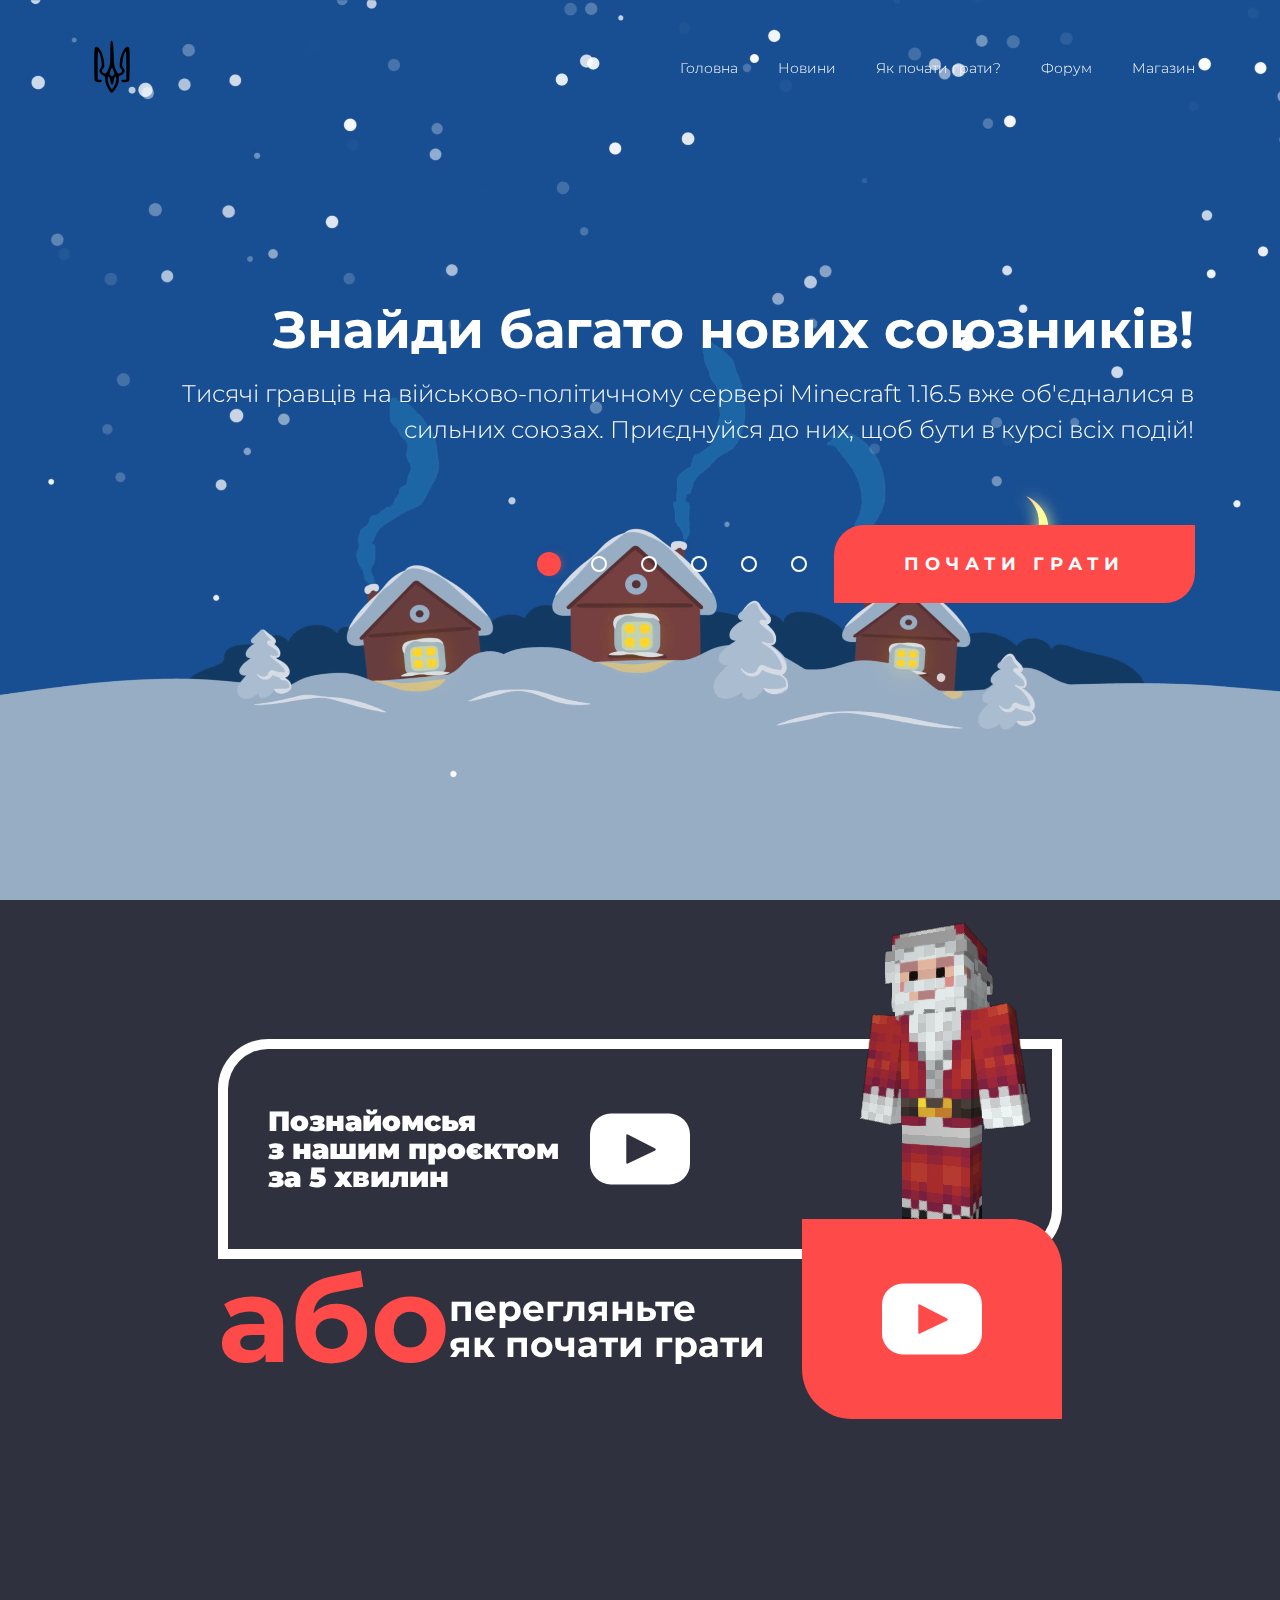
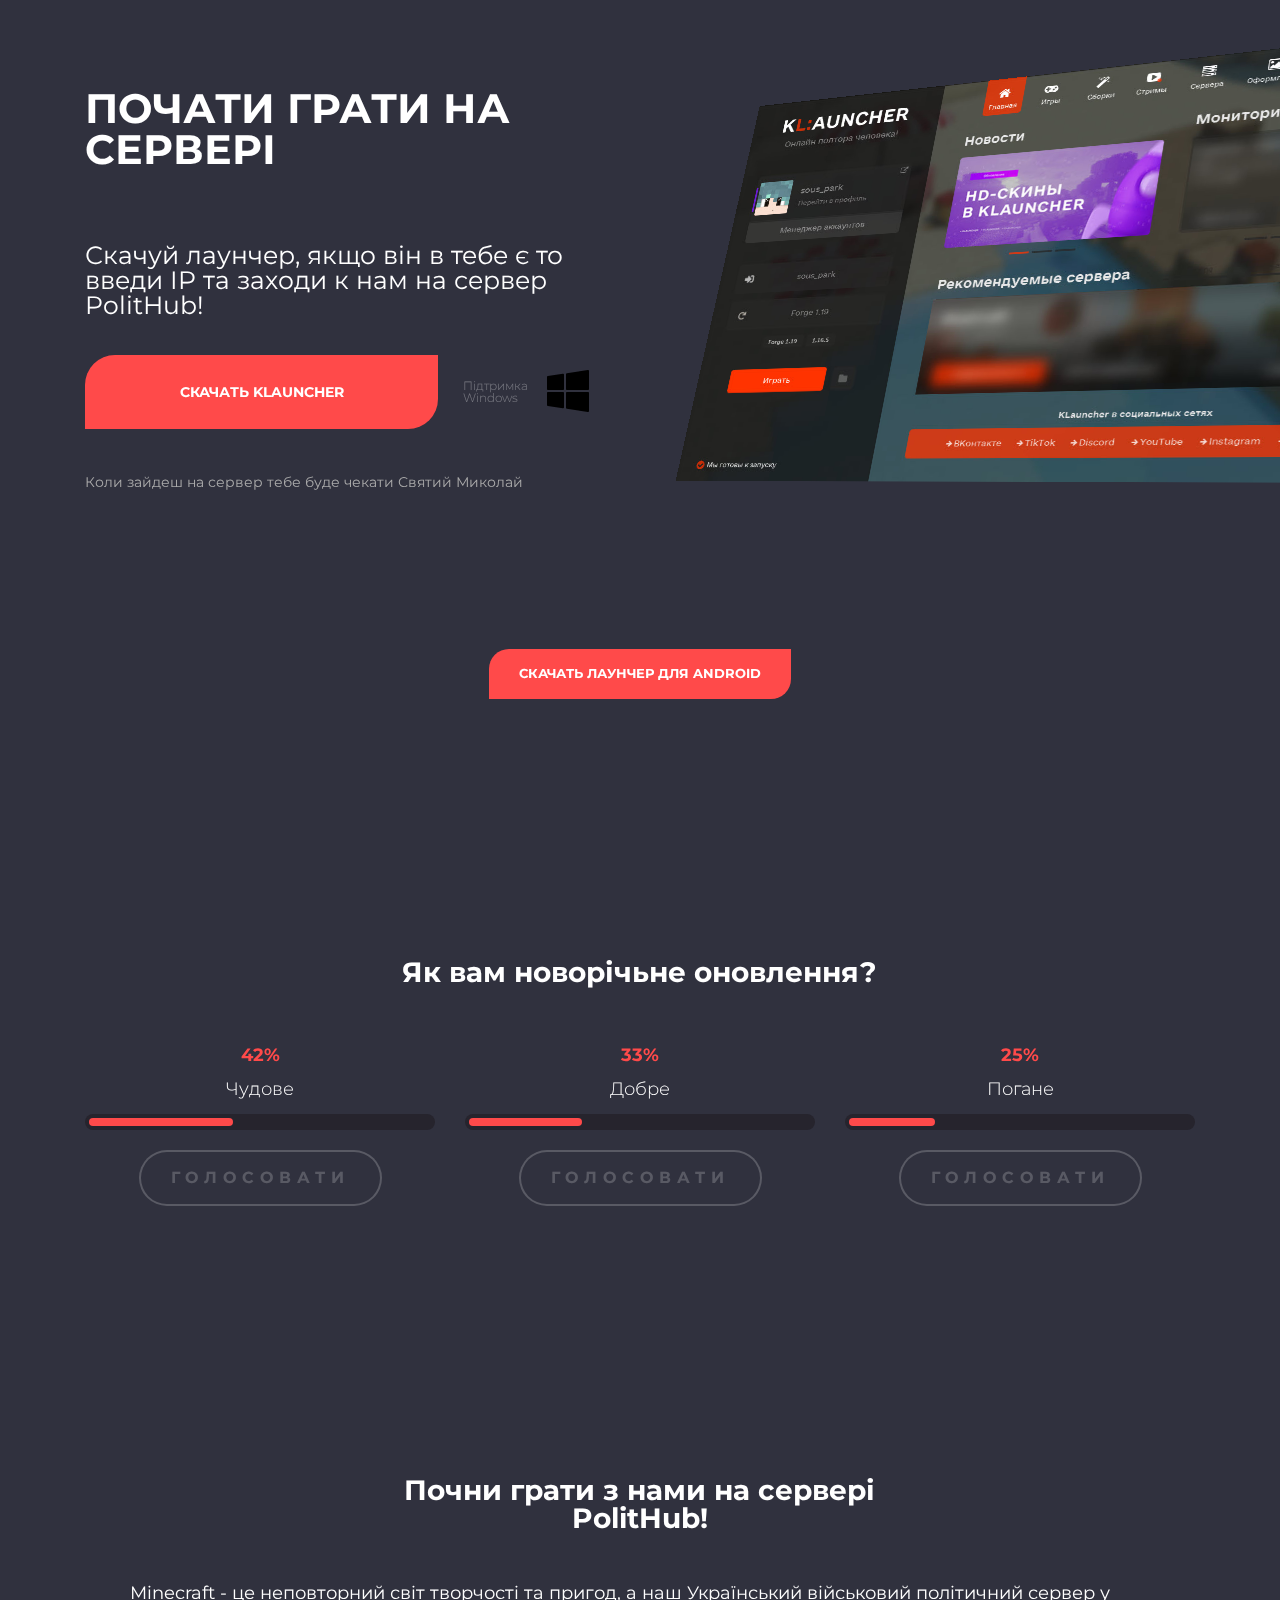
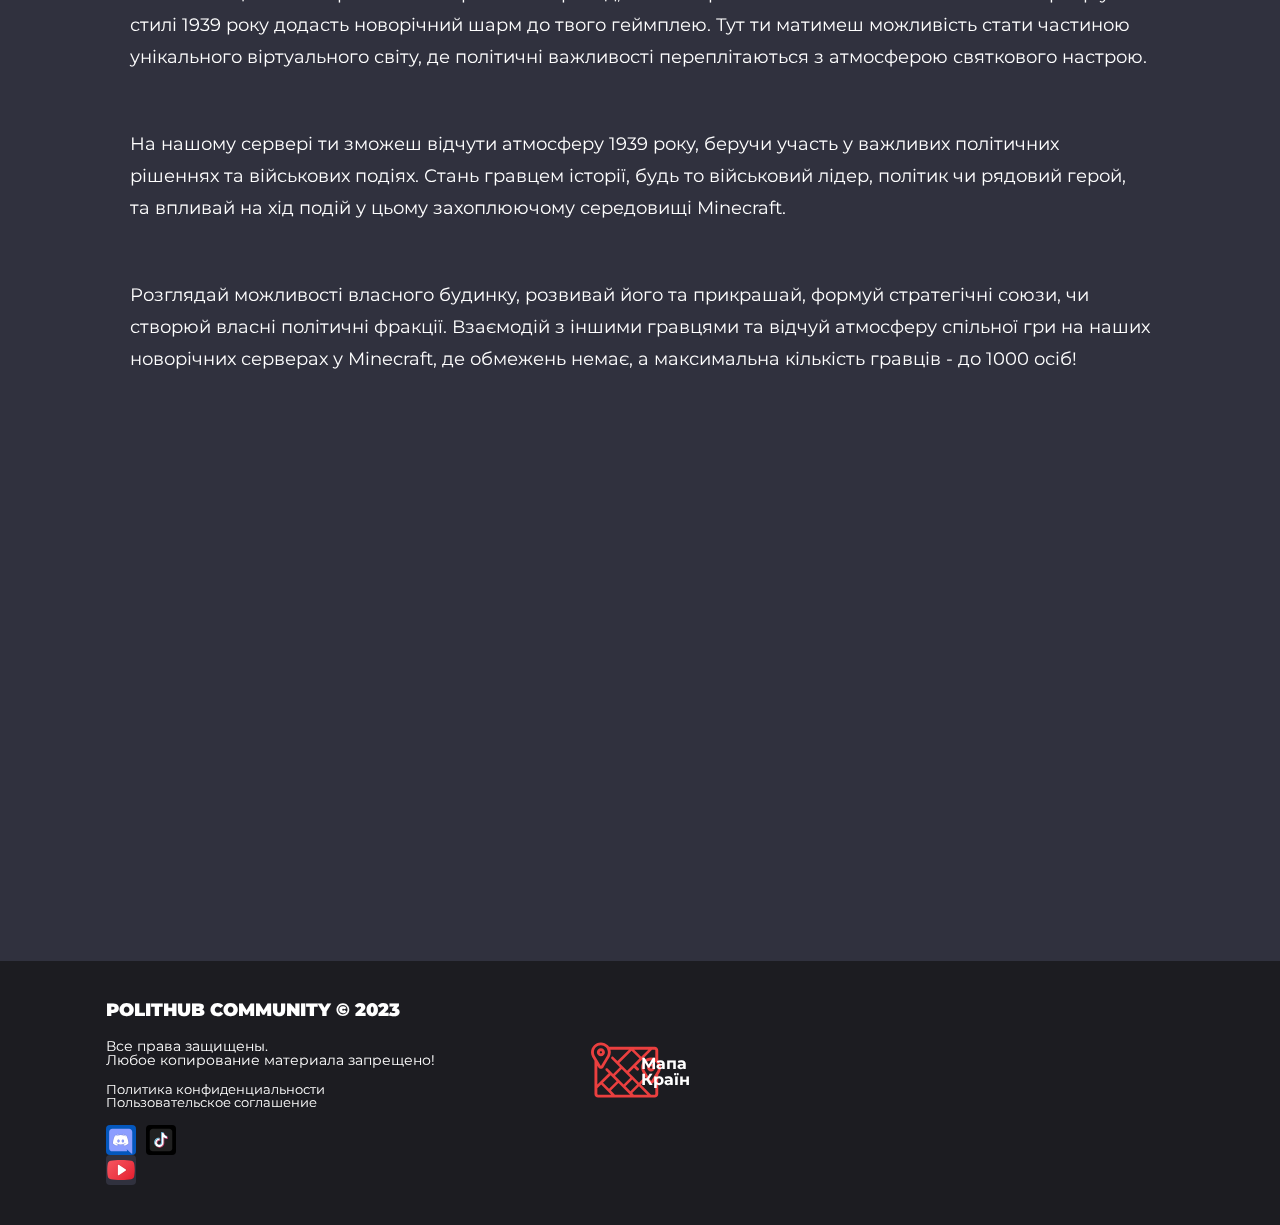
==== commit 3133a557: "Update index.html" ====
--- a/index.html
+++ b/index.html
@@ -10,7 +10,6 @@
     <title>Головна | PolitHub</title>
     
     <!-- Other -->
-    <meta name="description" content="Скачать самп чтобы играть на серверах лучшего проекта GTA San Andreas Online - Arizona РП. Для того что бы начать в самп играть следуйте инструкциям на этой странице. Samp Role Play Arizona является самым популярным проектом. У нас можно скачивать самп для игры на сервер Arizona РП.">
 	<script src="js/jquery-2.2.4.min.js"></script>
 
 <link href="//fonts.googleapis.com/css?family=Montserrat:300,400,700&amp;subset=cyrillic" rel="stylesheet">
@@ -190,9 +189,9 @@
 </style>
 		<!--div id="overlay">
 			<div class="popup">
-				<h2>Важная инфа</h2>
+				<h2></h2>
 				<p>
-				<a href="https://vk.com/arp_666">https://vk.com/arp_666</a>
+				<a href="</a>
 				</p>
 				<button class="close" title="Закрыть" onclick="document.getElementById('overlay').style.display='none';"></button>
 			</div>
@@ -462,7 +461,7 @@
 					<div class="progress-bar-bar">
 					<div class="value" style="width:42%"></div>
 					</div>
-					<a href class="primary-but opacity-hover">Голосовати</a>
+					<a href="https://xoyondo.com/op/nnq8vtr4x64rxzt" class="primary-but opacity-hover">Голосовати</a>
 				</div>
 							<div>
 										<p><strong>33%</strong></p>
@@ -470,7 +469,7 @@
 					<div class="progress-bar-bar">
 					<div class="value" style="width:33%"></div>
 					</div>
-					<a href class="primary-but opacity-hover">Голосовати</a>
+					<a href="https://xoyondo.com/op/nnq8vtr4x64rxzt" class="primary-but opacity-hover">Голосовати</a>
 				</div>
 							<div>
 										<p><strong>25%</strong></p>
@@ -478,7 +477,7 @@
 					<div class="progress-bar-bar">
 					<div class="value" style="width:25%"></div>
 					</div>
-					<a href class="primary-but opacity-hover">Голосовати</a>
+					<a href="https://xoyondo.com/op/nnq8vtr4x64rxzt" class="primary-but opacity-hover">Голосовати</a>
 				</div>
 		
                		</div>
@@ -606,4 +605,4 @@
 
 
 <script>if(location.hash == '#howtostart') {jQuery('html').animate({scrollTop:jQuery('#howtostart-container').offset().top},3);}</script>
-</body></html>+</body></html>
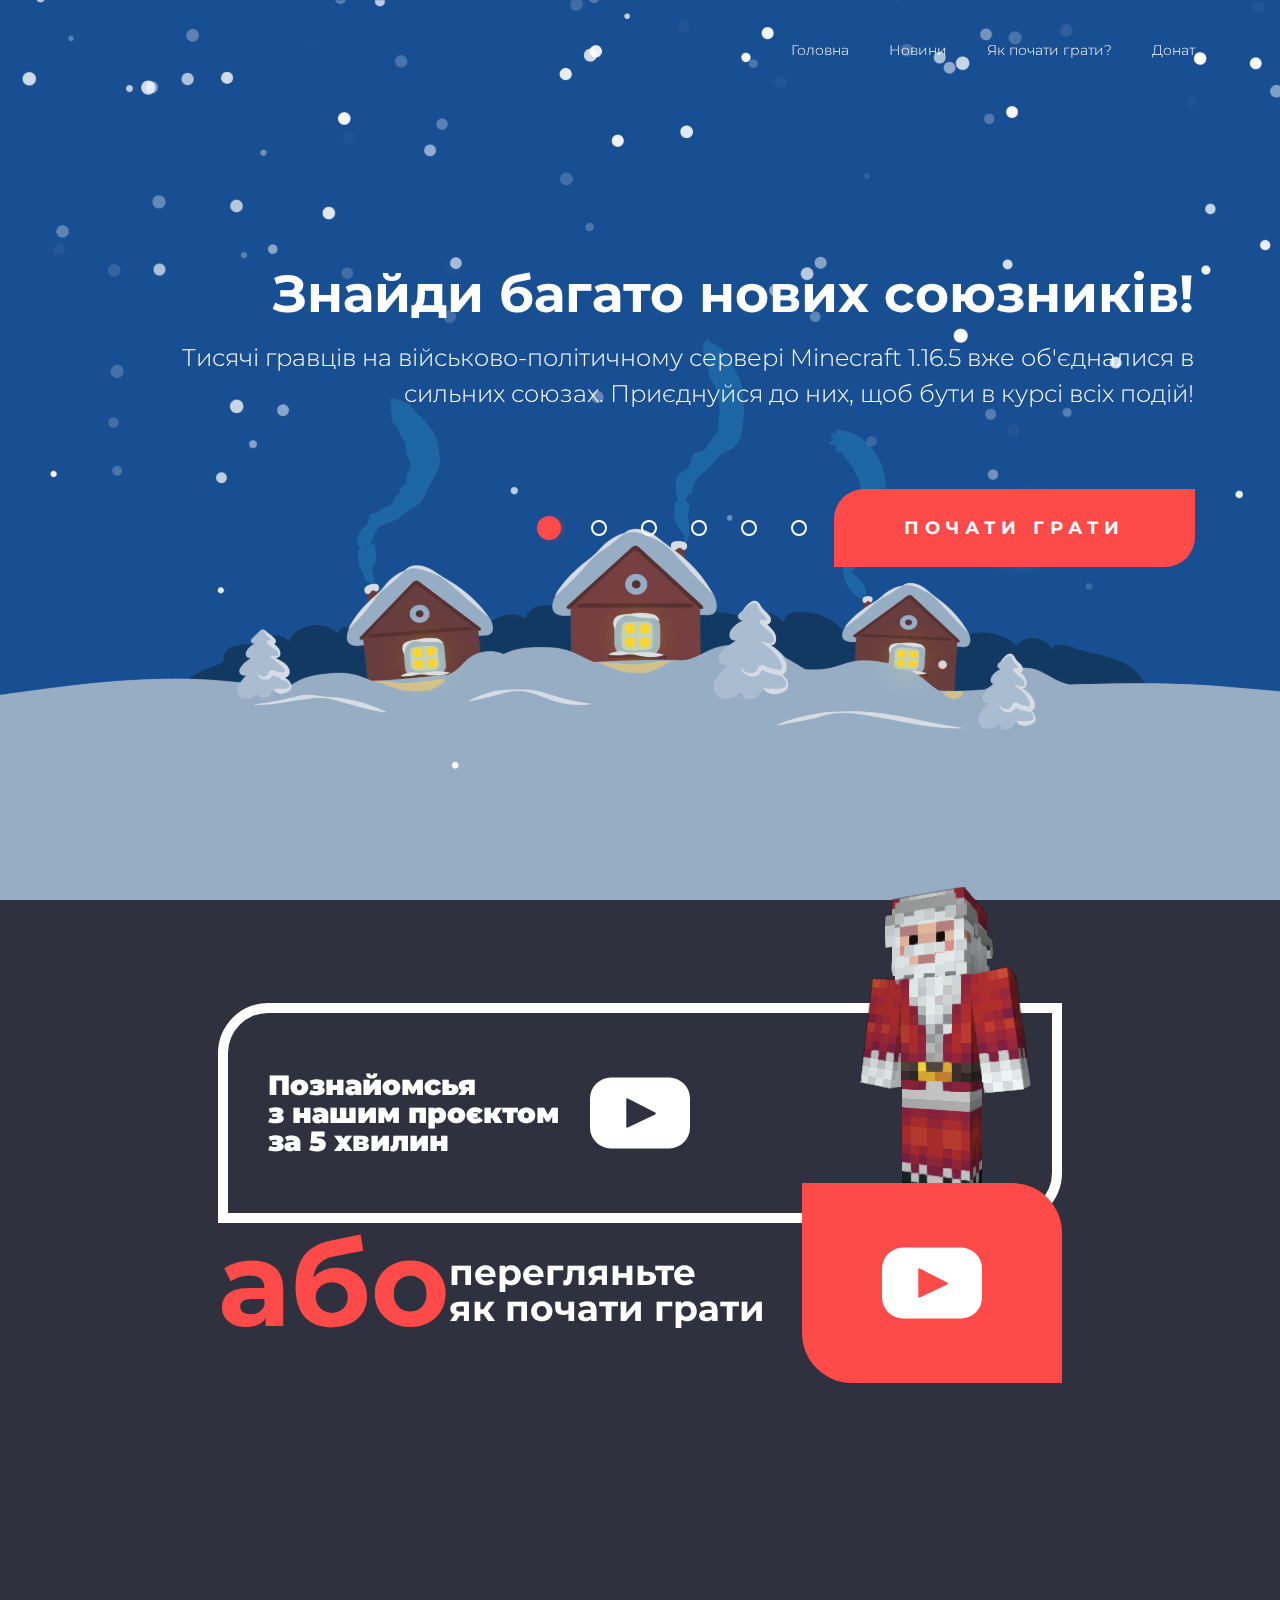
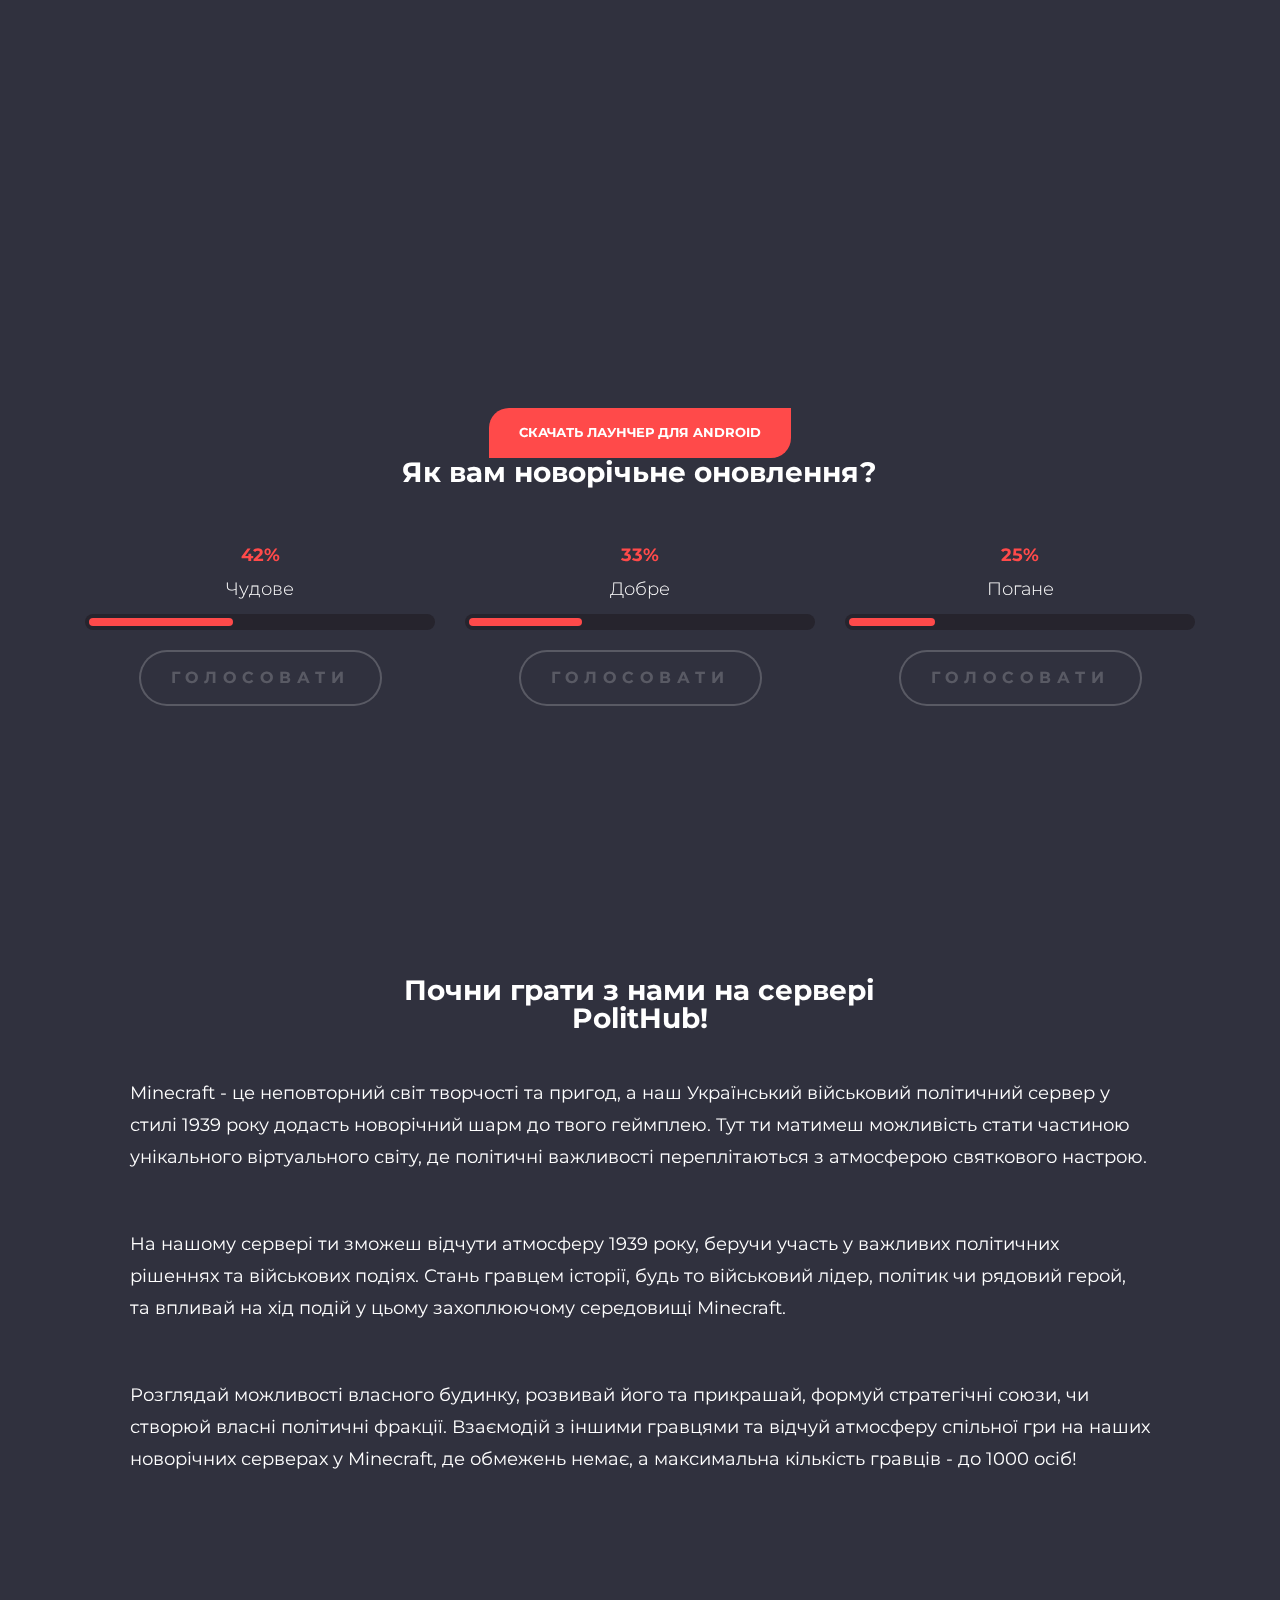
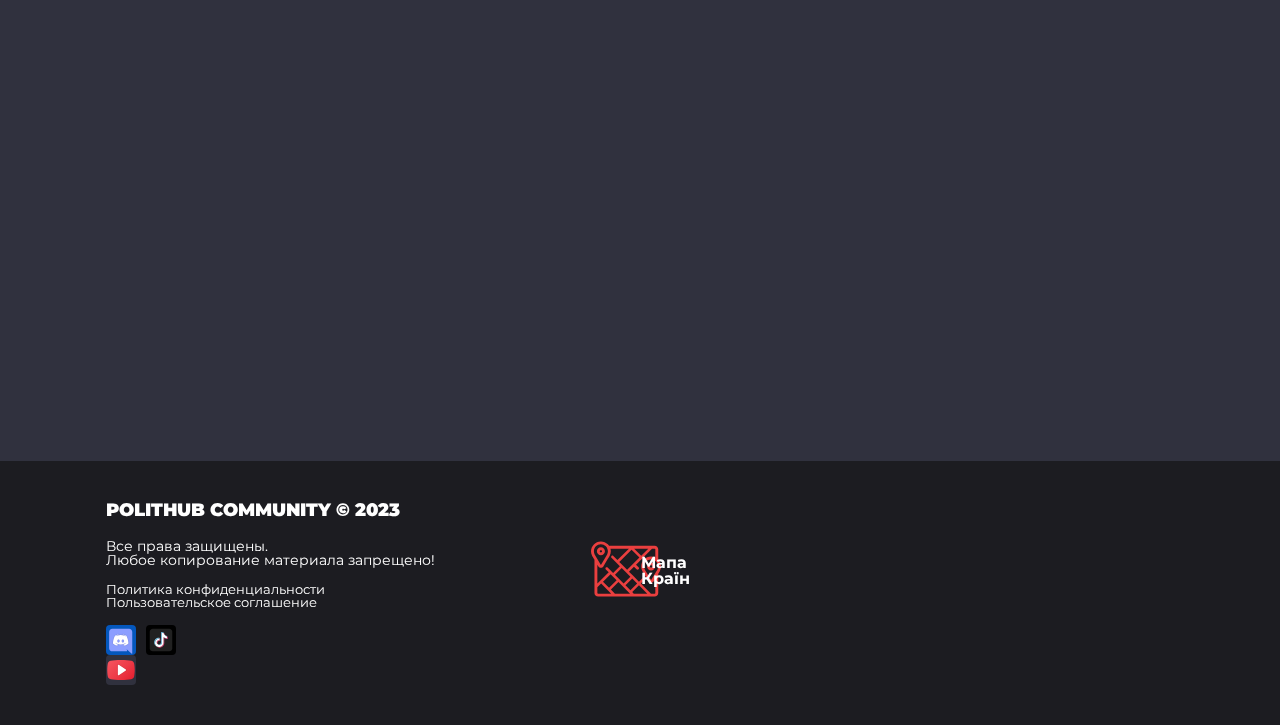
==== commit f9e2b96c: "Update index.html" ====
--- a/index.html
+++ b/index.html
@@ -7,7 +7,7 @@
 	<link rel="shortcut icon" href="icon.png" type="image/png">
 
     <!-- Title -->
-    <title>Головна | PolitHub</title>
+    <title>Головна | CraftTopia</title>
     
     <!-- Other -->
 	<script src="js/jquery-2.2.4.min.js"></script>
@@ -61,10 +61,9 @@
 		<a href="/" class="logo"><img src="fonts/logo.svg" alt></a>
 		<ul class="main-menu">
 			<li><a href="index.html">Головна</a></li>
-	<li><a href="/">Новини</a></li>
-	<li><a href="/">Як почати грати?</a></li>
-	<li><a href="/">Форум</a></li>
-	<li><a href="/">Магазин</a></li>
+	<li><a href="https://discord.gg/ANfaZqsh">Новини</a></li>
+	<li><a href="https://discord.gg/jDxwhHXC">Як почати грати?</a></li>
+	<li><a href="https://donatello.to/PolitHub">Донат</a></li>
 	<!--<li><a href="</a></li>-->
 	<!--<li><a href="/auction">Аукционы</a></li>-->
 		</ul>
@@ -388,24 +387,11 @@
 
 </style>
 
-<div class="launcher-hts" id="howtostart-container">
-	<div class="launcher-hts__wrap container">
-		<h1 class="launcher-hts__title">Почати грати на сервері</h1>
-		<img class="launcher-hts__screenshot" src="launcher-arizona.png" alt>
-		<div class="launcher-hts__subtitle"></div>
-		<div class="launcher-hts__caption">Скачуй лаунчер, якщо він в тебе є то введи IP та заходи к нам на сервер PolitHub!</div>
-		<a class="launcher-hts__link" href="KLSetup.exe">Скачать Klauncher</a>
-		<div class="launcher-hts__platforms supported-platforms">
-			<div class="supported-platforms__title">Підтримка<br>Windows</div>
-			<ul class="supported-platforms__list">
-				<li class="supported-platforms__item">
-				<svg xmlns="http://www.w3.org/2000/svg"  viewBox="0 0 50 50" width="50px" height="50px"><path d="M19.852 7.761l-15 2.25C4.362 10.085 4 10.505 4 11v12c0 .553.448 1 1 1h15c.552 0 1-.447 1-1V8.75c0-.291-.127-.567-.348-.758C20.432 7.803 20.139 7.721 19.852 7.761zM45.652 4.242c-.22-.189-.512-.271-.801-.231l-21 3.15C23.362 7.235 23 7.655 23 8.15V23c0 .553.448 1 1 1h21c.552 0 1-.447 1-1V5C46 4.709 45.873 4.433 45.652 4.242zM20 26H5c-.552 0-1 .447-1 1v12c0 .495.362.915.852.989l15 2.25c.05.007.099.011.148.011.238 0 .47-.085.652-.242C20.873 41.817 21 41.541 21 41.25V27C21 26.447 20.552 26 20 26zM45 26H24c-.552 0-1 .447-1 1v14.85c0 .495.362.915.852.989l21 3.15C44.901 45.996 44.951 46 45 46c.238 0 .47-.085.652-.242C45.873 45.567 46 45.291 46 45V27C46 26.447 45.552 26 45 26z"/>
-				</svg>
-				</li>
+
 			</ul>
 		</div>
 		<div style="grid-column: span 2">
-			<p style="color: #ababab; line-height: 1.3; margin-top: 15px">Коли зайдеш на сервер тебе буде чекати Святий Миколай<!DOCTYPE html>
+			<p style="color: #ababab; line-height: 1.3; margin-top: 15px"><!DOCTYPE html>
 			<html lang="en">
 			<head>
 				<meta charset="UTF-8">
@@ -541,7 +527,7 @@
 						<a target="_blank" class="share-link" style="background-color: #000000" href="https://www.tiktok.com/@polit.hub">
                             <svg xmlns="http://www.w3.org/2000/svg"  viewBox="0 0 48 48" width="48px" height="48px" clip-rule="evenodd"><path fill="#212121" fill-rule="evenodd" d="M10.904,6h26.191C39.804,6,42,8.196,42,10.904v26.191 C42,39.804,39.804,42,37.096,42H10.904C8.196,42,6,39.804,6,37.096V10.904C6,8.196,8.196,6,10.904,6z" clip-rule="evenodd"/><path fill="#ec407a" fill-rule="evenodd" d="M29.208,20.607c1.576,1.126,3.507,1.788,5.592,1.788v-4.011 c-0.395,0-0.788-0.041-1.174-0.123v3.157c-2.085,0-4.015-0.663-5.592-1.788v8.184c0,4.094-3.321,7.413-7.417,7.413 c-1.528,0-2.949-0.462-4.129-1.254c1.347,1.376,3.225,2.23,5.303,2.23c4.096,0,7.417-3.319,7.417-7.413L29.208,20.607L29.208,20.607 z M30.657,16.561c-0.805-0.879-1.334-2.016-1.449-3.273v-0.516h-1.113C28.375,14.369,29.331,15.734,30.657,16.561L30.657,16.561z M19.079,30.832c-0.45-0.59-0.693-1.311-0.692-2.053c0-1.873,1.519-3.391,3.393-3.391c0.349,0,0.696,0.053,1.029,0.159v-4.1 c-0.389-0.053-0.781-0.076-1.174-0.068v3.191c-0.333-0.106-0.68-0.159-1.03-0.159c-1.874,0-3.393,1.518-3.393,3.391 C17.213,29.127,17.972,30.274,19.079,30.832z" clip-rule="evenodd"/><path fill="#fff" fill-rule="evenodd" d="M28.034,19.63c1.576,1.126,3.507,1.788,5.592,1.788v-3.157 c-1.164-0.248-2.194-0.856-2.969-1.701c-1.326-0.827-2.281-2.191-2.561-3.788h-2.923v16.018c-0.007,1.867-1.523,3.379-3.393,3.379 c-1.102,0-2.081-0.525-2.701-1.338c-1.107-0.558-1.866-1.705-1.866-3.029c0-1.873,1.519-3.391,3.393-3.391 c0.359,0,0.705,0.056,1.03,0.159V21.38c-4.024,0.083-7.26,3.369-7.26,7.411c0,2.018,0.806,3.847,2.114,5.183 c1.18,0.792,2.601,1.254,4.129,1.254c4.096,0,7.417-3.319,7.417-7.413L28.034,19.63L28.034,19.63z" clip-rule="evenodd"/><path fill="#81d4fa" fill-rule="evenodd" d="M33.626,18.262v-0.854c-1.05,0.002-2.078-0.292-2.969-0.848 C31.445,17.423,32.483,18.018,33.626,18.262z M28.095,12.772c-0.027-0.153-0.047-0.306-0.061-0.461v-0.516h-4.036v16.019 c-0.006,1.867-1.523,3.379-3.393,3.379c-0.549,0-1.067-0.13-1.526-0.362c0.62,0.813,1.599,1.338,2.701,1.338 c1.87,0,3.386-1.512,3.393-3.379V12.772H28.095z M21.635,21.38v-0.909c-0.337-0.046-0.677-0.069-1.018-0.069 c-4.097,0-7.417,3.319-7.417,7.413c0,2.567,1.305,4.829,3.288,6.159c-1.308-1.336-2.114-3.165-2.114-5.183 C14.374,24.749,17.611,21.463,21.635,21.38z" clip-rule="evenodd"/></svg>						
 						</a>
-						<a target="_blank" class="share-link" style="background-color: #30313e" href="">
+						<a target="_blank" class="share-link" style="background-color: #30313e" href="https://www.youtube.com/@PolitHub-main">
 							<svg xmlns="http://www.w3.org/2000/svg"  viewBox="0 0 48 48" width="48px" height="48px"><linearGradient id="PgB_UHa29h0TpFV_moJI9a" x1="9.816" x2="41.246" y1="9.871" y2="41.301" gradientUnits="userSpaceOnUse"><stop offset="0" stop-color="#f44f5a"/><stop offset=".443" stop-color="#ee3d4a"/><stop offset="1" stop-color="#e52030"/></linearGradient><path fill="url(#PgB_UHa29h0TpFV_moJI9a)" d="M45.012,34.56c-0.439,2.24-2.304,3.947-4.608,4.267C36.783,39.36,30.748,40,23.945,40	c-6.693,0-12.728-0.64-16.459-1.173c-2.304-0.32-4.17-2.027-4.608-4.267C2.439,32.107,2,28.48,2,24s0.439-8.107,0.878-10.56	c0.439-2.24,2.304-3.947,4.608-4.267C11.107,8.64,17.142,8,23.945,8s12.728,0.64,16.459,1.173c2.304,0.32,4.17,2.027,4.608,4.267	C45.451,15.893,46,19.52,46,24C45.89,28.48,45.451,32.107,45.012,34.56z"/><path d="M32.352,22.44l-11.436-7.624c-0.577-0.385-1.314-0.421-1.925-0.093C18.38,15.05,18,15.683,18,16.376	v15.248c0,0.693,0.38,1.327,0.991,1.654c0.278,0.149,0.581,0.222,0.884,0.222c0.364,0,0.726-0.106,1.04-0.315l11.436-7.624	c0.523-0.349,0.835-0.932,0.835-1.56C33.187,23.372,32.874,22.789,32.352,22.44z" opacity=".05"/><path d="M20.681,15.237l10.79,7.194c0.689,0.495,1.153,0.938,1.153,1.513c0,0.575-0.224,0.976-0.715,1.334	c-0.371,0.27-11.045,7.364-11.045,7.364c-0.901,0.604-2.364,0.476-2.364-1.499V16.744C18.5,14.739,20.084,14.839,20.681,15.237z" opacity=".07"/><path fill="#fff" d="M19,31.568V16.433c0-0.743,0.828-1.187,1.447-0.774l11.352,7.568c0.553,0.368,0.553,1.18,0,1.549	l-11.352,7.568C19.828,32.755,19,32.312,19,31.568z"/></svg>					
 						</a>
 					</div>
@@ -564,12 +550,10 @@
 			<div class="modal-content">
 				<button type="button" class="close" data-dismiss="modal" aria-label="Close"><span aria-hidden="true">×</span></button>
 				<ul class="main-menu modalk">
-					<li><a href="/">Главная</a></li>
-<li><a href="/news">Новости</a></li>
-<li><a href="/howtostart">Как начать игру?</a></li>
-<li><a href="//forum.rp-arena.ru">Форум</a></li>
-<li><a href="/donate">Магазин</a></li>
-<li><a href="/auction">Аукционы</a></li>
+					<li><a href="/">Головна</a></li>
+<li><a href="https://discord.gg/ANfaZqsh">Новини</a></li>
+<li><a href="https://discord.gg/jDxwhHXC">Як почати грати?</a></li>
+<li><a href="https://donatello.to/PolitHub">Донат</a></li>
 				</ul>
 			</div>
 		</div>
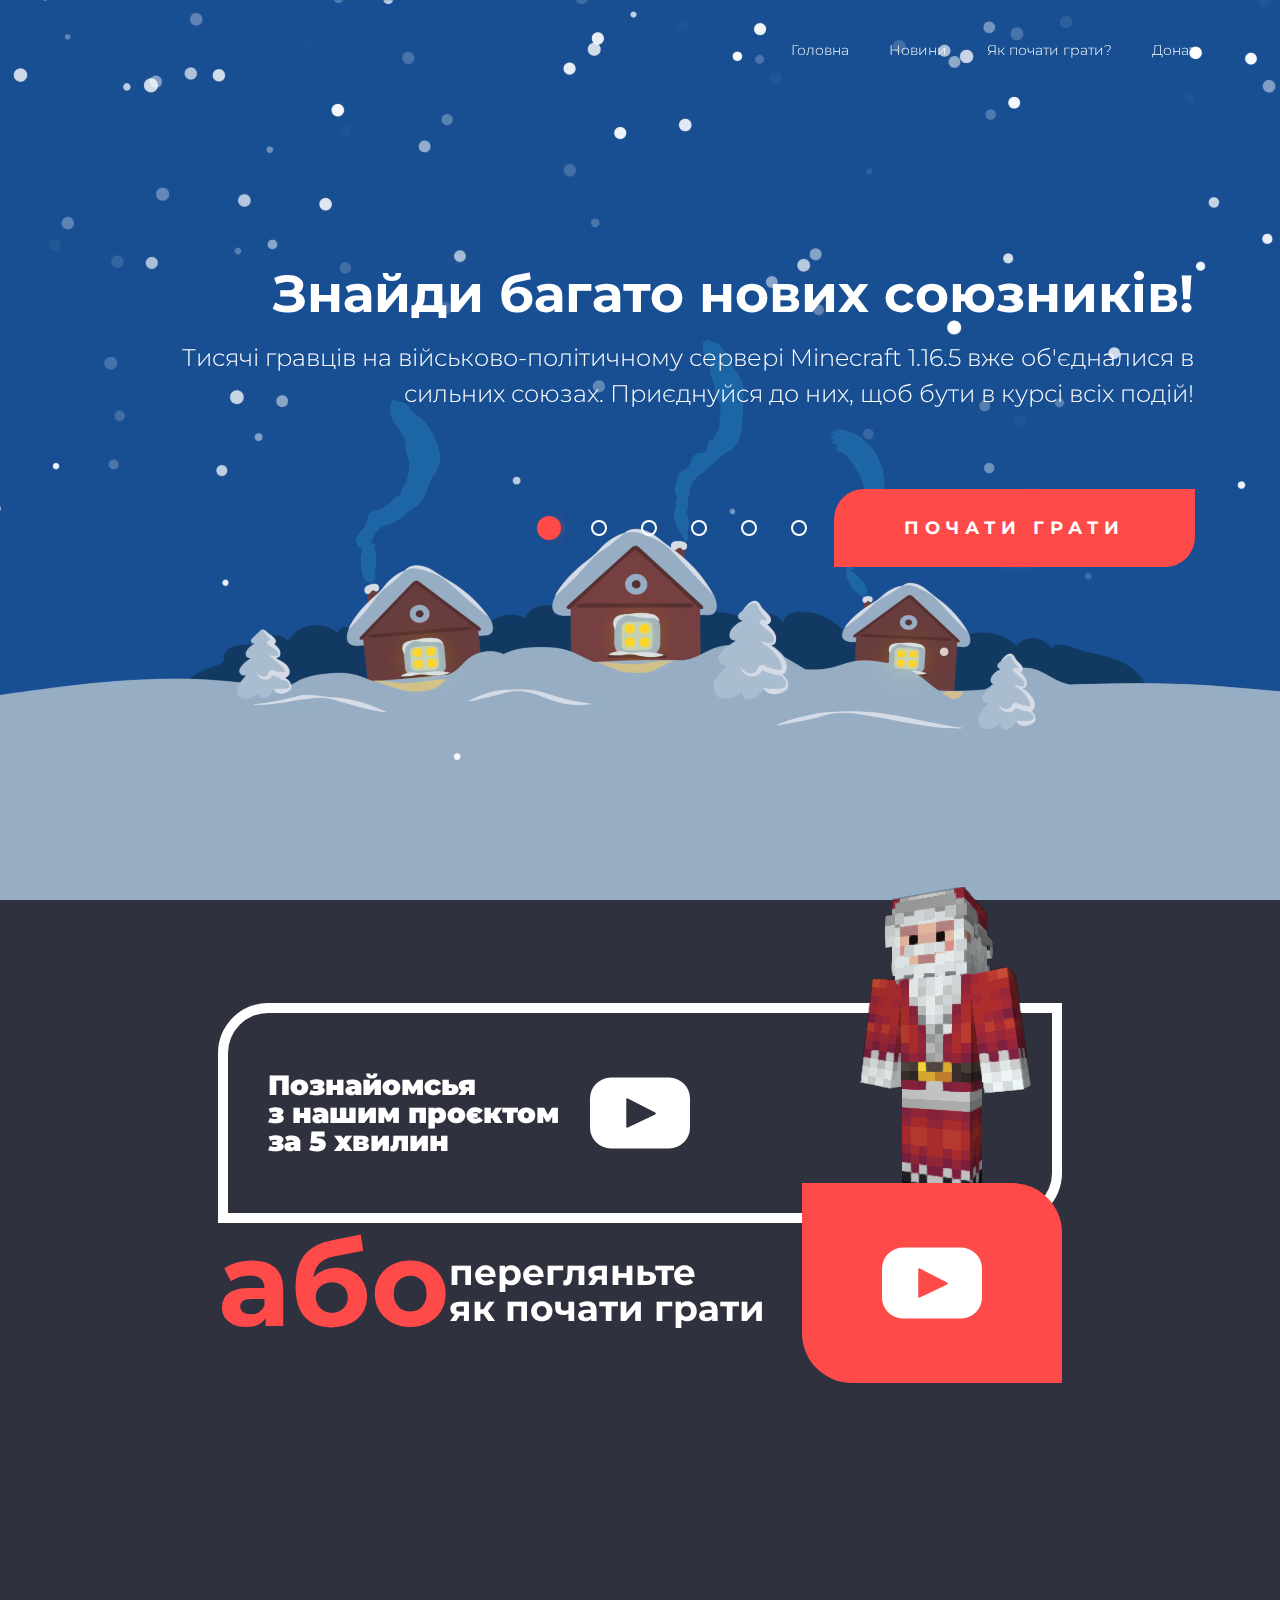
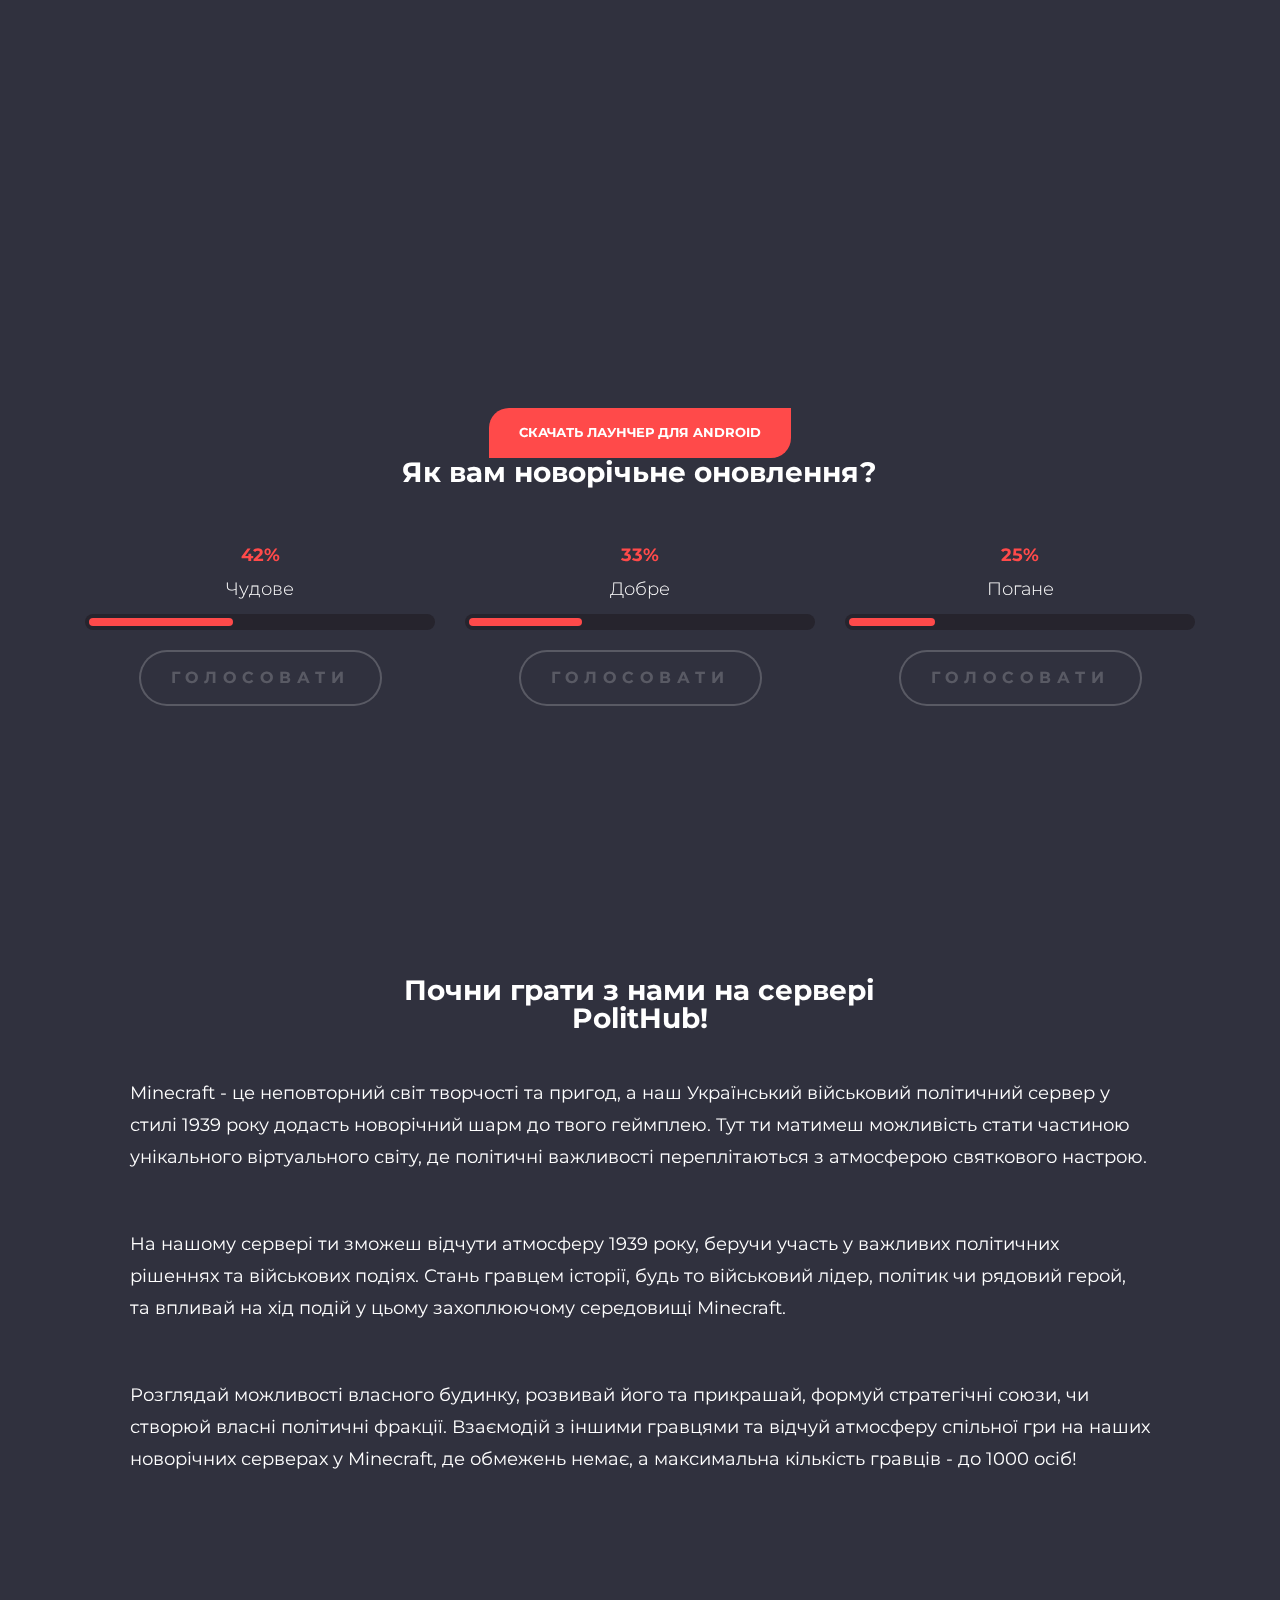
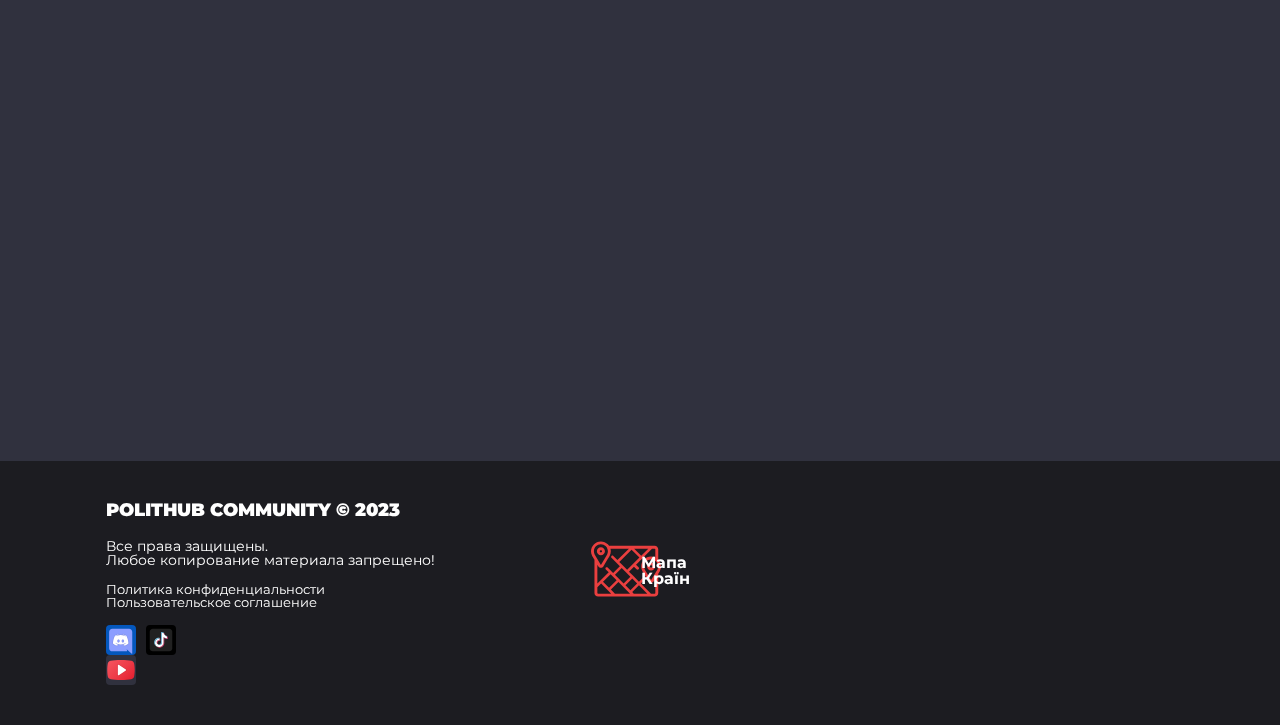
==== commit 23b46542: "Update index.html" ====
--- a/index.html
+++ b/index.html
@@ -7,7 +7,7 @@
 	<link rel="shortcut icon" href="icon.png" type="image/png">
 
     <!-- Title -->
-    <title>Головна | CraftTopia</title>
+    <title>Головна | PolitHub</title>
     
     <!-- Other -->
 	<script src="js/jquery-2.2.4.min.js"></script>
